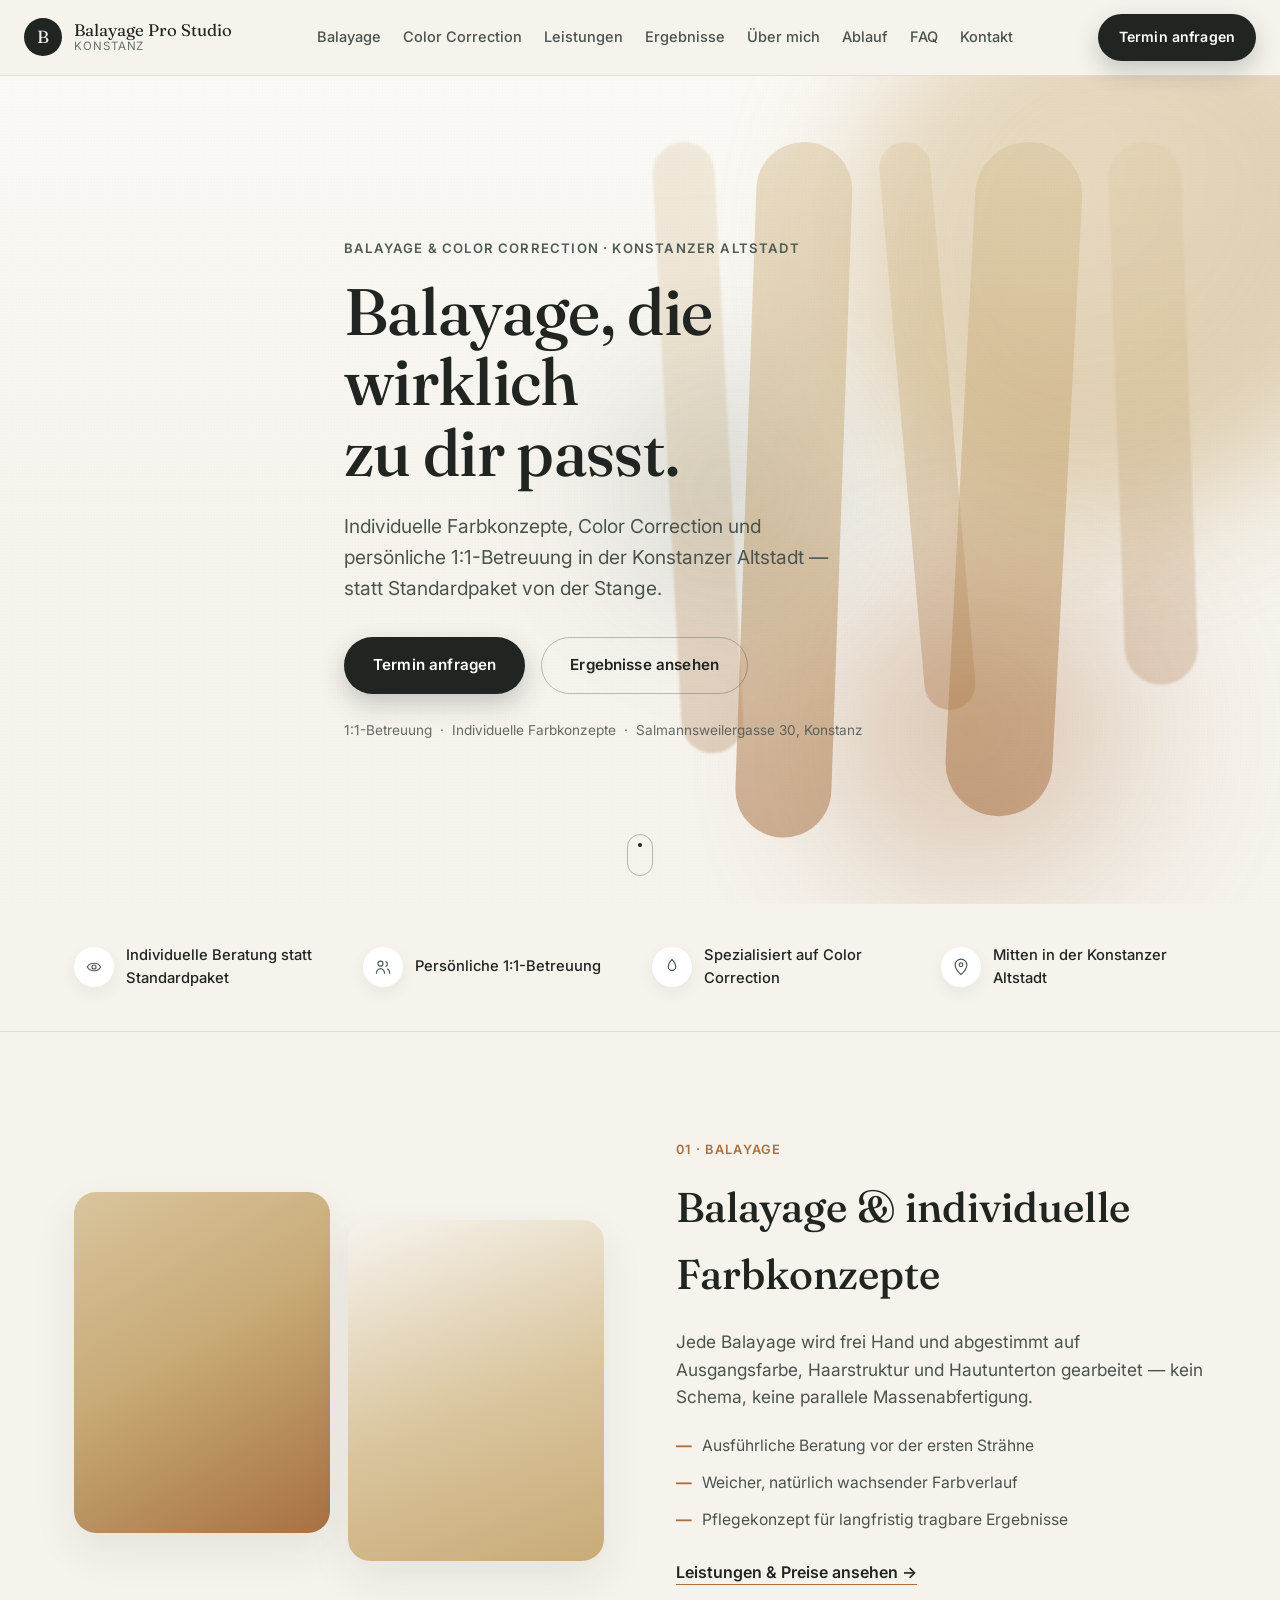
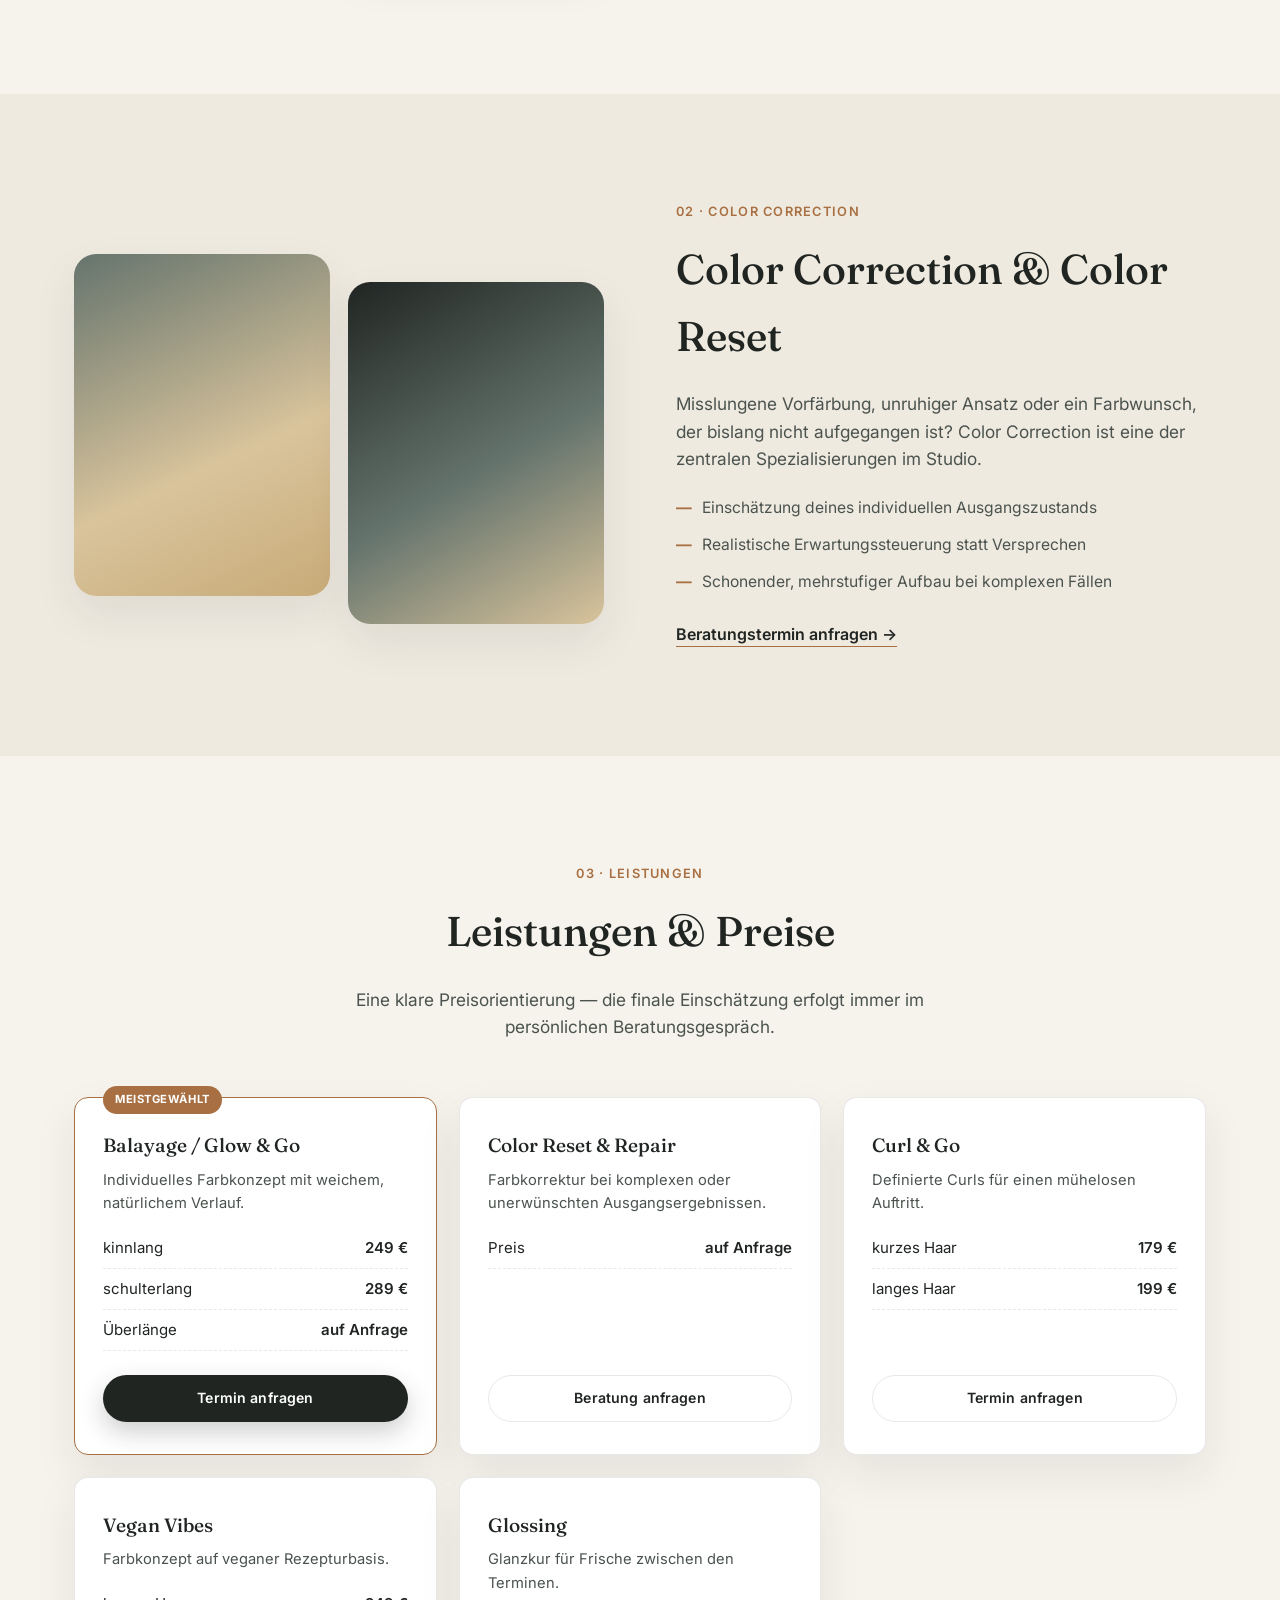
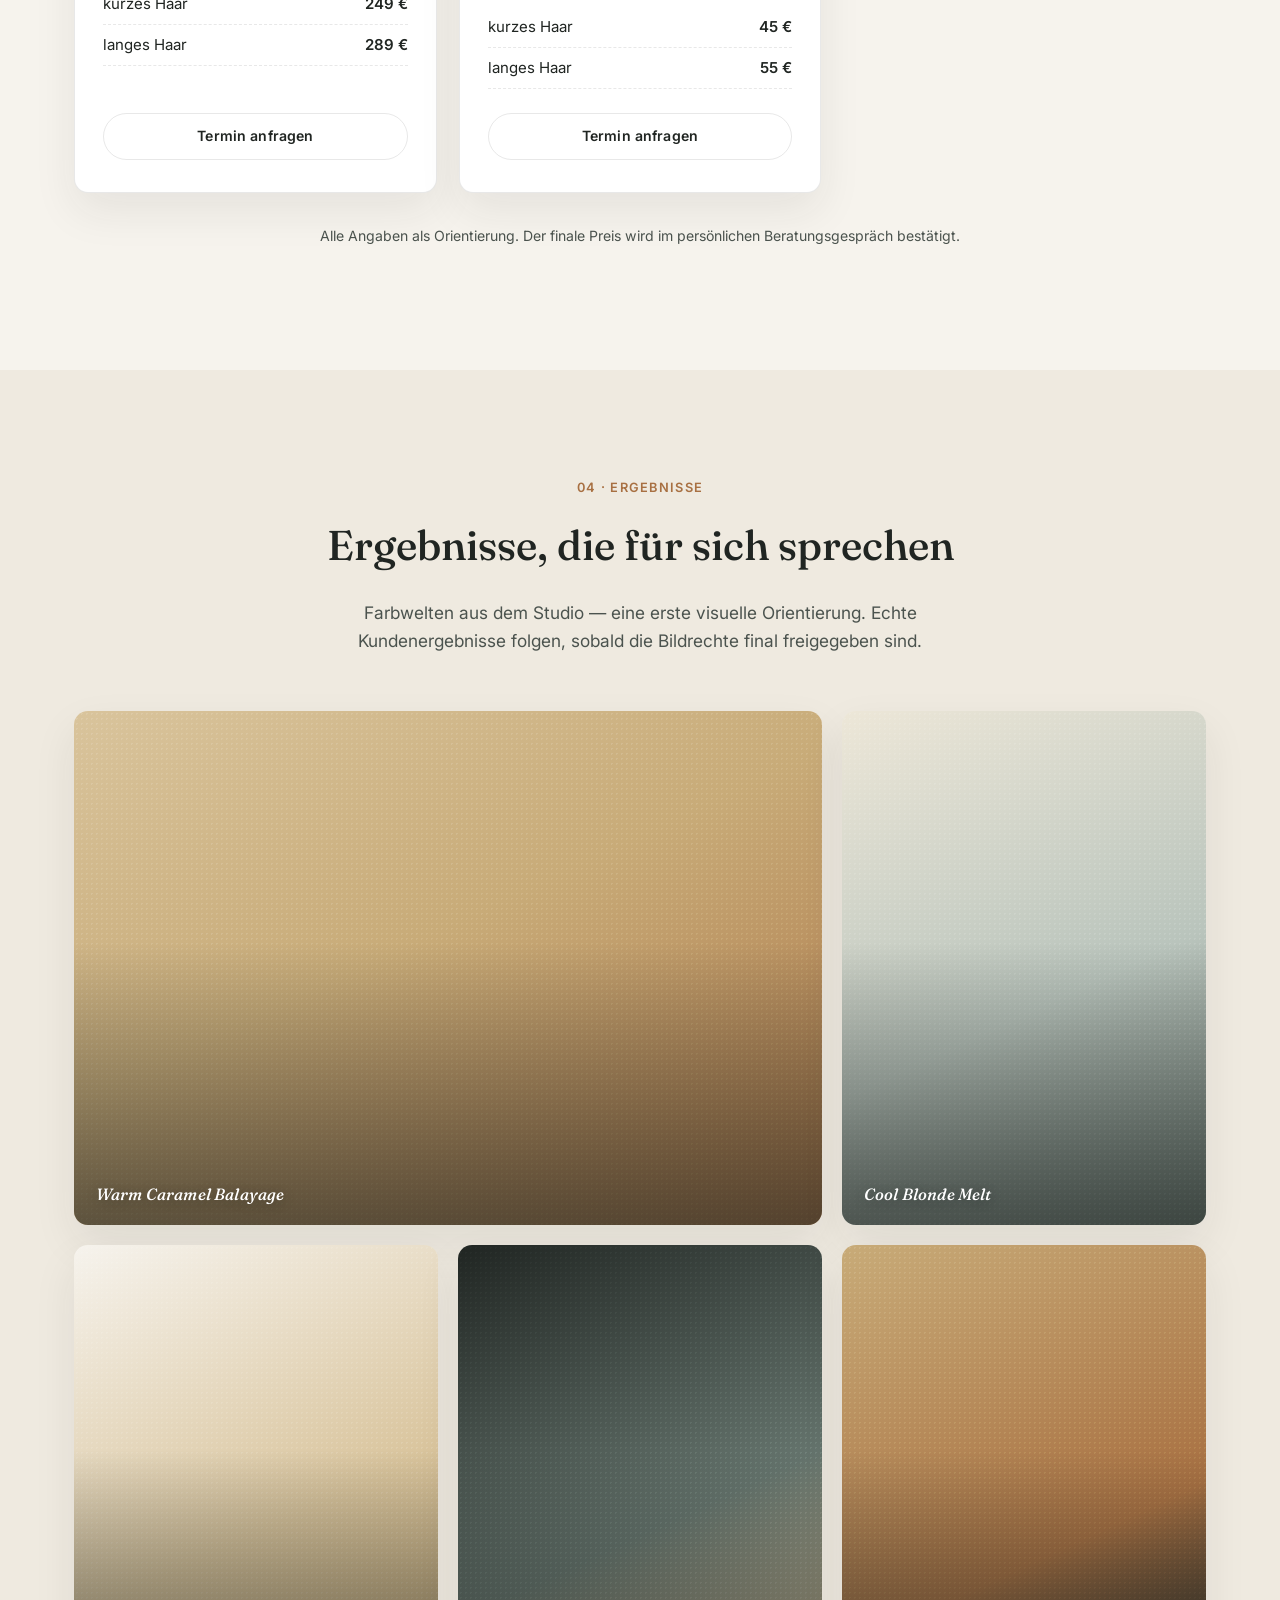
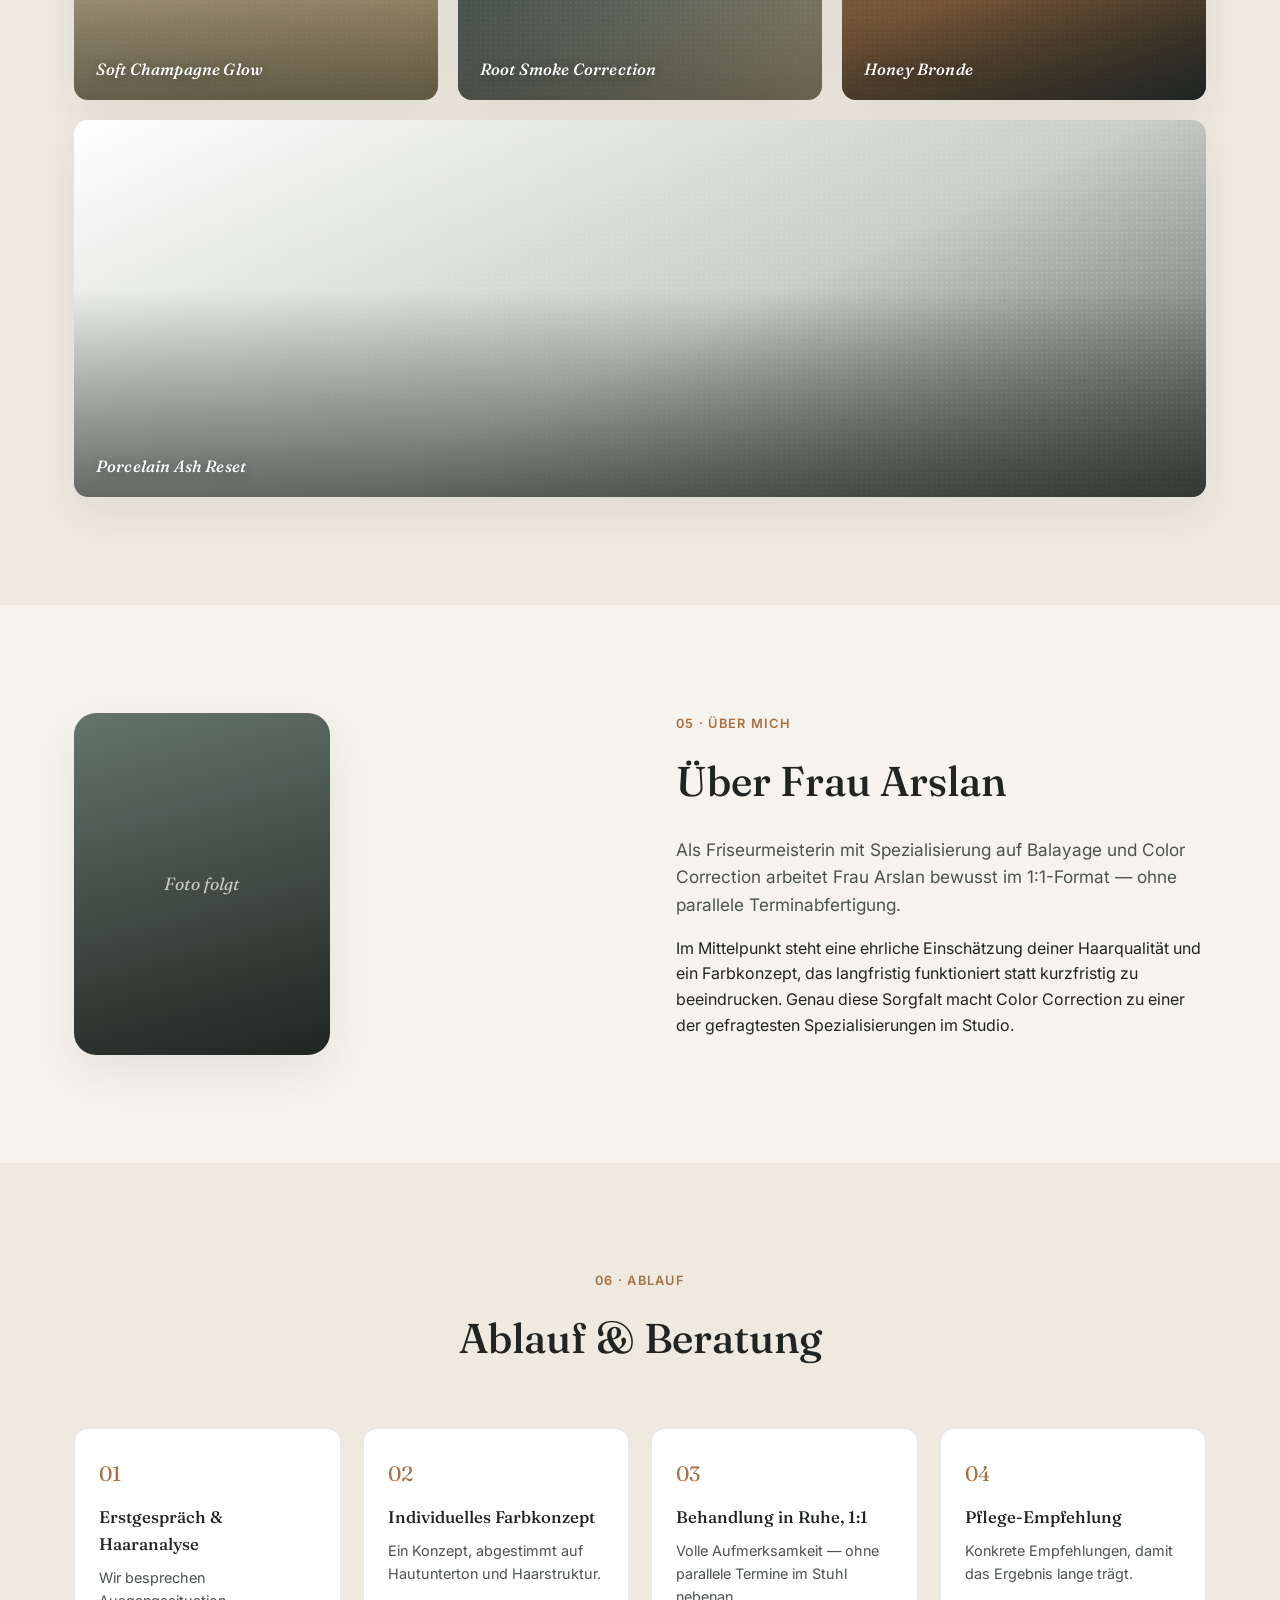
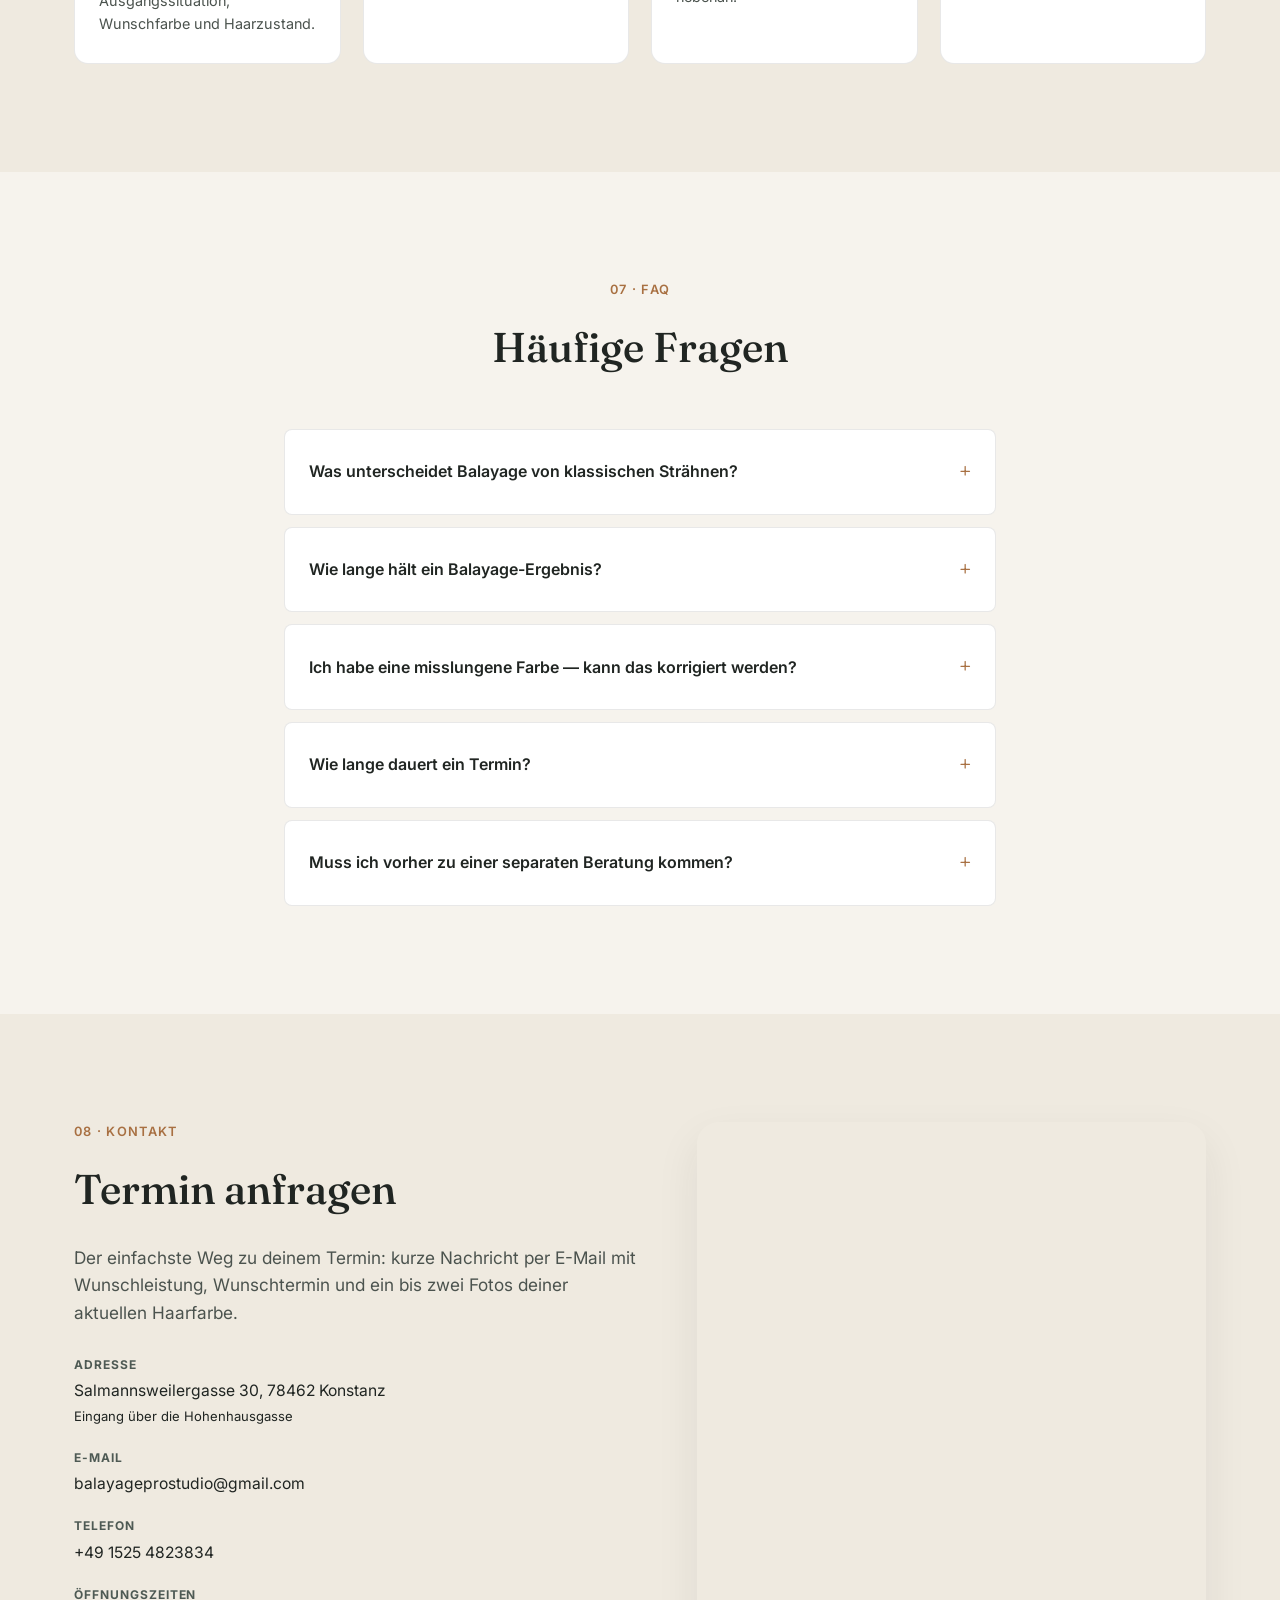
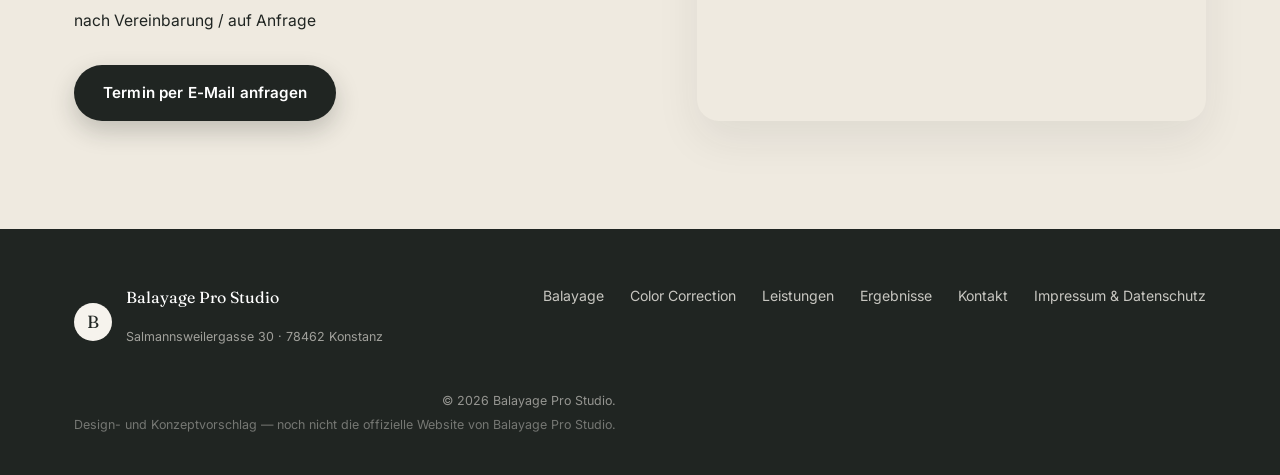
==== index.html @ 0d06a06a "Initial website: Balayage Pro Studio Konstanz relaunch concept Static one-page marketing site (Balay" ====
<!DOCTYPE html>
<html lang="de">
<head>
<meta charset="UTF-8">
<meta name="viewport" content="width=device-width, initial-scale=1.0">
<title>Balayage Pro Studio Konstanz — Balayage &amp; Color Correction</title>
<meta name="description" content="Individuelle Balayage-Farbkonzepte, Color Correction und persönliche 1:1-Betreuung in der Konstanzer Altstadt. Termin anfragen bei Balayage Pro Studio.">
<link rel="icon" href="data:image/svg+xml,%3Csvg xmlns='http://www.w3.org/2000/svg' viewBox='0 0 100 100'%3E%3Ccircle cx='50' cy='50' r='46' fill='%2365746D'/%3E%3Ctext x='50' y='66' font-size='54' text-anchor='middle' fill='%23F6F3ED' font-family='Georgia,serif'%3EB%3C/text%3E%3C/svg%3E">
<link rel="preconnect" href="https://fonts.googleapis.com">
<link rel="preconnect" href="https://fonts.gstatic.com" crossorigin>
<link href="https://fonts.googleapis.com/css2?family=Fraunces:ital,opsz,wght@0,9..144,400;0,9..144,500;0,9..144,600;1,9..144,500&family=Inter:wght@400;500;600;700&display=swap" rel="stylesheet">
<link rel="stylesheet" href="css/styles.css">
</head>
<body>

<a class="skip-link" href="#main">Zum Inhalt springen</a>

<header class="site-header" id="site-header">
  <div class="container header-inner">
    <a href="#top" class="brand">
      <span class="brand-mark" aria-hidden="true">B</span>
      <span class="brand-text">
        <span class="brand-name">Balayage Pro Studio</span>
        <span class="brand-sub">Konstanz</span>
      </span>
    </a>

    <nav class="main-nav" id="main-nav" aria-label="Hauptnavigation">
      <ul>
        <li><a href="#balayage">Balayage</a></li>
        <li><a href="#color-correction">Color Correction</a></li>
        <li><a href="#leistungen">Leistungen</a></li>
        <li><a href="#ergebnisse">Ergebnisse</a></li>
        <li><a href="#ueber">Über mich</a></li>
        <li><a href="#ablauf">Ablauf</a></li>
        <li><a href="#faq">FAQ</a></li>
        <li><a href="#kontakt">Kontakt</a></li>
      </ul>
    </nav>

    <div class="header-actions">
      <a href="#kontakt" class="btn btn-primary btn-small">Termin anfragen</a>
      <button class="nav-toggle" id="nav-toggle" aria-expanded="false" aria-controls="mobile-nav" aria-label="Menü öffnen">
        <span></span><span></span><span></span>
      </button>
    </div>
  </div>

  <div class="mobile-nav" id="mobile-nav">
    <ul>
      <li><a href="#balayage">Balayage</a></li>
      <li><a href="#color-correction">Color Correction</a></li>
      <li><a href="#leistungen">Leistungen</a></li>
      <li><a href="#ergebnisse">Ergebnisse</a></li>
      <li><a href="#ueber">Über mich</a></li>
      <li><a href="#ablauf">Ablauf</a></li>
      <li><a href="#faq">FAQ</a></li>
      <li><a href="#kontakt">Kontakt</a></li>
    </ul>
    <a href="#kontakt" class="btn btn-primary">Termin anfragen</a>
  </div>
</header>

<main id="main">

  <!-- HERO -->
  <section class="hero" id="top">
    <div class="hero-visual" aria-hidden="true">
      <span class="blob blob-a" data-parallax="6"></span>
      <span class="blob blob-b" data-parallax="10"></span>
      <span class="blob blob-c" data-parallax="4"></span>
      <span class="hero-strands">
        <span class="strand s1"></span>
        <span class="strand s2"></span>
        <span class="strand s3"></span>
        <span class="strand s4"></span>
        <span class="strand s5"></span>
      </span>
      <span class="hero-grain"></span>
    </div>

    <div class="container hero-inner">
      <p class="eyebrow">Balayage &amp; Color Correction · Konstanzer Altstadt</p>
      <h1 class="hero-headline">Balayage, die wirklich<br>zu dir passt.</h1>
      <p class="hero-sub">Individuelle Farbkonzepte, Color Correction und persönliche 1:1-Betreuung in der Konstanzer Altstadt — statt Standardpaket von der Stange.</p>
      <div class="hero-ctas">
        <a href="#kontakt" class="btn btn-primary">Termin anfragen</a>
        <a href="#ergebnisse" class="btn btn-ghost">Ergebnisse ansehen</a>
      </div>
      <p class="hero-trust">1:1-Betreuung &nbsp;·&nbsp; Individuelle Farbkonzepte &nbsp;·&nbsp; Salmannsweilergasse 30, Konstanz</p>
    </div>

    <a href="#usp" class="scroll-cue" aria-hidden="true"><span></span></a>
  </section>

  <!-- USP STRIP -->
  <section class="usp-strip" id="usp">
    <div class="container usp-grid">
      <div class="usp-item">
        <span class="usp-icon" aria-hidden="true">
          <svg viewBox="0 0 24 24" fill="none"><path d="M4 12c3-6 13-6 16 0-3 6-13 6-16 0z" stroke="currentColor" stroke-width="1.4"/><circle cx="12" cy="12" r="2.4" stroke="currentColor" stroke-width="1.4"/></svg>
        </span>
        <p>Individuelle Beratung statt Standardpaket</p>
      </div>
      <div class="usp-item">
        <span class="usp-icon" aria-hidden="true">
          <svg viewBox="0 0 24 24" fill="none"><circle cx="9" cy="8" r="3" stroke="currentColor" stroke-width="1.4"/><path d="M4 20c0-3.5 2.5-6 5-6s5 2.5 5 6" stroke="currentColor" stroke-width="1.4"/><path d="M15 5.5c1.3.3 2.3 1.5 2.3 3S16.3 11.2 15 11.5" stroke="currentColor" stroke-width="1.4"/><path d="M17 14.2c1.7.6 3 2.4 3 5.8" stroke="currentColor" stroke-width="1.4"/></svg>
        </span>
        <p>Persönliche 1:1-Betreuung</p>
      </div>
      <div class="usp-item">
        <span class="usp-icon" aria-hidden="true">
          <svg viewBox="0 0 24 24" fill="none"><path d="M12 3c3 3.2 4.5 6 4.5 8.5a4.5 4.5 0 1 1-9 0C7.5 9 9 6.2 12 3z" stroke="currentColor" stroke-width="1.4"/></svg>
        </span>
        <p>Spezialisiert auf Color Correction</p>
      </div>
      <div class="usp-item">
        <span class="usp-icon" aria-hidden="true">
          <svg viewBox="0 0 24 24" fill="none"><path d="M12 21s-7-6.1-7-11.5A7 7 0 0 1 19 9.5C19 14.9 12 21 12 21z" stroke="currentColor" stroke-width="1.4"/><circle cx="12" cy="9.3" r="2.2" stroke="currentColor" stroke-width="1.4"/></svg>
        </span>
        <p>Mitten in der Konstanzer Altstadt</p>
      </div>
    </div>
  </section>

  <!-- BALAYAGE -->
  <section class="section split-section" id="balayage">
    <div class="container split-grid">
      <div class="split-media" aria-hidden="true">
        <div class="swatch-card sc-1">
          <div class="swatch-gradient grad-caramel"></div>
        </div>
        <div class="swatch-card sc-2">
          <div class="swatch-gradient grad-blonde"></div>
        </div>
      </div>
      <div class="split-copy">
        <p class="kicker">01 · Balayage</p>
        <h2>Balayage &amp; individuelle Farbkonzepte</h2>
        <p class="lead">Jede Balayage wird frei Hand und abgestimmt auf Ausgangsfarbe, Haarstruktur und Hautunterton gearbeitet — kein Schema, keine parallele Massenabfertigung.</p>
        <ul class="feature-list">
          <li><span aria-hidden="true">—</span> Ausführliche Beratung vor der ersten Strähne</li>
          <li><span aria-hidden="true">—</span> Weicher, natürlich wachsender Farbverlauf</li>
          <li><span aria-hidden="true">—</span> Pflegekonzept für langfristig tragbare Ergebnisse</li>
        </ul>
        <a href="#leistungen" class="text-link">Leistungen &amp; Preise ansehen →</a>
      </div>
    </div>
  </section>

  <!-- COLOR CORRECTION -->
  <section class="section split-section split-reverse alt-bg" id="color-correction">
    <div class="container split-grid">
      <div class="split-copy">
        <p class="kicker">02 · Color Correction</p>
        <h2>Color Correction &amp; Color Reset</h2>
        <p class="lead">Misslungene Vorfärbung, unruhiger Ansatz oder ein Farbwunsch, der bislang nicht aufgegangen ist? Color Correction ist eine der zentralen Spezialisierungen im Studio.</p>
        <ul class="feature-list">
          <li><span aria-hidden="true">—</span> Einschätzung deines individuellen Ausgangszustands</li>
          <li><span aria-hidden="true">—</span> Realistische Erwartungssteuerung statt Versprechen</li>
          <li><span aria-hidden="true">—</span> Schonender, mehrstufiger Aufbau bei komplexen Fällen</li>
        </ul>
        <a href="#kontakt" class="text-link">Beratungstermin anfragen →</a>
      </div>
      <div class="split-media" aria-hidden="true">
        <div class="swatch-card sc-3">
          <div class="swatch-gradient grad-correction"></div>
        </div>
        <div class="swatch-card sc-4">
          <div class="swatch-gradient grad-sage"></div>
        </div>
      </div>
    </div>
  </section>

  <!-- LEISTUNGEN & PREISE -->
  <section class="section" id="leistungen">
    <div class="container">
      <p class="kicker center">03 · Leistungen</p>
      <h2 class="center">Leistungen &amp; Preise</h2>
      <p class="lead center">Eine klare Preisorientierung — die finale Einschätzung erfolgt immer im persönlichen Beratungsgespräch.</p>

      <div class="pricing-grid">
        <article class="price-card featured">
          <h3>Balayage / Glow &amp; Go</h3>
          <p class="price-desc">Individuelles Farbkonzept mit weichem, natürlichem Verlauf.</p>
          <ul class="price-rows">
            <li><span>kinnlang</span><span>249&nbsp;€</span></li>
            <li><span>schulterlang</span><span>289&nbsp;€</span></li>
            <li><span>Überlänge</span><span>auf Anfrage</span></li>
          </ul>
          <a href="#kontakt" class="btn btn-primary btn-small btn-block">Termin anfragen</a>
        </article>

        <article class="price-card">
          <h3>Color Reset &amp; Repair</h3>
          <p class="price-desc">Farbkorrektur bei komplexen oder unerwünschten Ausgangsergebnissen.</p>
          <ul class="price-rows">
            <li><span>Preis</span><span>auf Anfrage</span></li>
          </ul>
          <a href="#kontakt" class="btn btn-outline btn-small btn-block">Beratung anfragen</a>
        </article>

        <article class="price-card">
          <h3>Curl &amp; Go</h3>
          <p class="price-desc">Definierte Curls für einen mühelosen Auftritt.</p>
          <ul class="price-rows">
            <li><span>kurzes Haar</span><span>179&nbsp;€</span></li>
            <li><span>langes Haar</span><span>199&nbsp;€</span></li>
          </ul>
          <a href="#kontakt" class="btn btn-outline btn-small btn-block">Termin anfragen</a>
        </article>

        <article class="price-card">
          <h3>Vegan Vibes</h3>
          <p class="price-desc">Farbkonzept auf veganer Rezepturbasis.</p>
          <ul class="price-rows">
            <li><span>kurzes Haar</span><span>249&nbsp;€</span></li>
            <li><span>langes Haar</span><span>289&nbsp;€</span></li>
          </ul>
          <a href="#kontakt" class="btn btn-outline btn-small btn-block">Termin anfragen</a>
        </article>

        <article class="price-card">
          <h3>Glossing</h3>
          <p class="price-desc">Glanzkur für Frische zwischen den Terminen.</p>
          <ul class="price-rows">
            <li><span>kurzes Haar</span><span>45&nbsp;€</span></li>
            <li><span>langes Haar</span><span>55&nbsp;€</span></li>
          </ul>
          <a href="#kontakt" class="btn btn-outline btn-small btn-block">Termin anfragen</a>
        </article>
      </div>
      <p class="price-note">Alle Angaben als Orientierung. Der finale Preis wird im persönlichen Beratungsgespräch bestätigt.</p>
    </div>
  </section>

  <!-- ERGEBNISSE / PORTFOLIO -->
  <section class="section alt-bg" id="ergebnisse">
    <div class="container">
      <p class="kicker center">04 · Ergebnisse</p>
      <h2 class="center">Ergebnisse, die für sich sprechen</h2>
      <p class="lead center">Farbwelten aus dem Studio — eine erste visuelle Orientierung. Echte Kundenergebnisse folgen, sobald die Bildrechte final freigegeben sind.</p>

      <div class="portfolio-grid">
        <figure class="portfolio-card">
          <div class="portfolio-gradient grad-warm-caramel"></div>
          <figcaption>Warm Caramel Balayage</figcaption>
        </figure>
        <figure class="portfolio-card">
          <div class="portfolio-gradient grad-cool-blonde"></div>
          <figcaption>Cool Blonde Melt</figcaption>
        </figure>
        <figure class="portfolio-card">
          <div class="portfolio-gradient grad-champagne-glow"></div>
          <figcaption>Soft Champagne Glow</figcaption>
        </figure>
        <figure class="portfolio-card">
          <div class="portfolio-gradient grad-root-smoke"></div>
          <figcaption>Root Smoke Correction</figcaption>
        </figure>
        <figure class="portfolio-card">
          <div class="portfolio-gradient grad-honey-bronde"></div>
          <figcaption>Honey Bronde</figcaption>
        </figure>
        <figure class="portfolio-card">
          <div class="portfolio-gradient grad-porcelain-ash"></div>
          <figcaption>Porcelain Ash Reset</figcaption>
        </figure>
      </div>
    </div>
  </section>

  <!-- ÜBER MICH -->
  <section class="section split-section" id="ueber">
    <div class="container split-grid">
      <div class="split-media" aria-hidden="true">
        <div class="portrait-frame">
          <div class="portrait-placeholder">
            <span>Foto folgt</span>
          </div>
        </div>
      </div>
      <div class="split-copy">
        <p class="kicker">05 · Über mich</p>
        <h2>Über Frau Arslan</h2>
        <p class="lead">Als Friseurmeisterin mit Spezialisierung auf Balayage und Color Correction arbeitet Frau Arslan bewusst im 1:1-Format — ohne parallele Terminabfertigung.</p>
        <p>Im Mittelpunkt steht eine ehrliche Einschätzung deiner Haarqualität und ein Farbkonzept, das langfristig funktioniert statt kurzfristig zu beeindrucken. Genau diese Sorgfalt macht Color Correction zu einer der gefragtesten Spezialisierungen im Studio.</p>
      </div>
    </div>
  </section>

  <!-- ABLAUF -->
  <section class="section alt-bg" id="ablauf">
    <div class="container">
      <p class="kicker center">06 · Ablauf</p>
      <h2 class="center">Ablauf &amp; Beratung</h2>

      <div class="steps-grid">
        <div class="step-card">
          <span class="step-num">01</span>
          <h3>Erstgespräch &amp; Haaranalyse</h3>
          <p>Wir besprechen Ausgangssituation, Wunschfarbe und Haarzustand.</p>
        </div>
        <div class="step-card">
          <span class="step-num">02</span>
          <h3>Individuelles Farbkonzept</h3>
          <p>Ein Konzept, abgestimmt auf Hautunterton und Haarstruktur.</p>
        </div>
        <div class="step-card">
          <span class="step-num">03</span>
          <h3>Behandlung in Ruhe, 1:1</h3>
          <p>Volle Aufmerksamkeit — ohne parallele Termine im Stuhl nebenan.</p>
        </div>
        <div class="step-card">
          <span class="step-num">04</span>
          <h3>Pflege-Empfehlung</h3>
          <p>Konkrete Empfehlungen, damit das Ergebnis lange trägt.</p>
        </div>
      </div>
    </div>
  </section>

  <!-- FAQ -->
  <section class="section" id="faq">
    <div class="container narrow">
      <p class="kicker center">07 · FAQ</p>
      <h2 class="center">Häufige Fragen</h2>

      <div class="faq-list">
        <details class="faq-item">
          <summary>Was unterscheidet Balayage von klassischen Strähnen?</summary>
          <p>Balayage wird frei Hand aufgetragen, sodass ein weicher, natürlich wirkender Verlauf statt eines harten Ansatzes entsteht. Das Ergebnis wächst deutlich unauffälliger nach.</p>
        </details>
        <details class="faq-item">
          <summary>Wie lange hält ein Balayage-Ergebnis?</summary>
          <p>Der Verlauf ist so angelegt, dass er über mehrere Monate mitwächst. Ein Glossing zwischendurch hält Ton und Glanz frisch.</p>
        </details>
        <details class="faq-item">
          <summary>Ich habe eine misslungene Farbe — kann das korrigiert werden?</summary>
          <p>In den meisten Fällen ja. Der genaue Ablauf hängt vom Ausgangszustand ab und wird im persönlichen Beratungsgespräch eingeschätzt.</p>
        </details>
        <details class="faq-item">
          <summary>Wie lange dauert ein Termin?</summary>
          <p>Die Dauer richtet sich nach Haarlänge und Konzept. Genaue Zeiten werden bei der Terminbestätigung mitgeteilt.</p>
        </details>
        <details class="faq-item">
          <summary>Muss ich vorher zu einer separaten Beratung kommen?</summary>
          <p>Bei den meisten Anfragen reicht ein kurzer Austausch vorab. Bei komplexen Ausgangslagen wird eine gesonderte Beratung empfohlen.</p>
        </details>
      </div>
    </div>
  </section>

  <!-- KONTAKT -->
  <section class="section alt-bg" id="kontakt">
    <div class="container kontakt-grid">
      <div class="kontakt-copy">
        <p class="kicker">08 · Kontakt</p>
        <h2>Termin anfragen</h2>
        <p class="lead">Der einfachste Weg zu deinem Termin: kurze Nachricht per E-Mail mit Wunschleistung, Wunschtermin und ein bis zwei Fotos deiner aktuellen Haarfarbe.</p>

        <ul class="kontakt-list">
          <li>
            <span class="kontakt-label">Adresse</span>
            <span>Salmannsweilergasse 30, 78462 Konstanz<br><small>Eingang über die Hohenhausgasse</small></span>
          </li>
          <li>
            <span class="kontakt-label">E-Mail</span>
            <a href="mailto:balayageprostudio@gmail.com">balayageprostudio@gmail.com</a>
          </li>
          <li>
            <span class="kontakt-label">Telefon</span>
            <a href="tel:+4915254823834">+49 1525 4823834</a>
          </li>
          <li>
            <span class="kontakt-label">Öffnungszeiten</span>
            <span>nach Vereinbarung / auf Anfrage</span>
          </li>
        </ul>

        <a class="btn btn-primary" href="mailto:balayageprostudio@gmail.com?subject=Terminanfrage%20Balayage%20Pro%20Studio">Termin per E-Mail anfragen</a>
      </div>

      <div class="kontakt-map">
        <iframe
          title="Standort Balayage Pro Studio Konstanz"
          src="https://www.google.com/maps?q=Salmannsweilergasse%2030%2C%2078462%20Konstanz&output=embed"
          loading="lazy"
          referrerpolicy="no-referrer-when-downgrade">
        </iframe>
      </div>
    </div>
  </section>

</main>

<footer class="site-footer">
  <div class="container footer-inner">
    <div class="footer-brand">
      <span class="brand-mark" aria-hidden="true">B</span>
      <div>
        <p class="brand-name">Balayage Pro Studio</p>
        <p class="brand-sub">Salmannsweilergasse 30 · 78462 Konstanz</p>
      </div>
    </div>

    <nav class="footer-nav" aria-label="Footer-Navigation">
      <a href="#balayage">Balayage</a>
      <a href="#color-correction">Color Correction</a>
      <a href="#leistungen">Leistungen</a>
      <a href="#ergebnisse">Ergebnisse</a>
      <a href="#kontakt">Kontakt</a>
      <a href="impressum-datenschutz.html">Impressum &amp; Datenschutz</a>
    </nav>

    <p class="footer-copy">© 2026 Balayage Pro Studio.<br><span class="footer-disclaimer">Design- und Konzeptvorschlag — noch nicht die offizielle Website von Balayage Pro Studio.</span></p>
  </div>
</footer>

<script src="js/main.js"></script>
</body>
</html>
---- css/styles.css ----
/* =========================================================
   Balayage Pro Studio Konstanz — Design Tokens
   ========================================================= */
:root {
  --sage: #65746D;
  --sage-dark: #4E5A54;
  --charcoal: #202522;
  --porcelain: #F6F3ED;
  --champagne: #C8AB78;
  --caramel: #A87042;
  --blonde: #D9C49C;
  --white: #FFFFFF;

  --ink: var(--charcoal);
  --ink-soft: #4B534E;
  --bg: var(--porcelain);
  --bg-alt: #EFEAE0;
  --border-soft: rgba(32, 37, 34, 0.10);

  --font-display: "Fraunces", Georgia, "Times New Roman", serif;
  --font-body: "Inter", -apple-system, BlinkMacSystemFont, "Segoe UI", sans-serif;

  --container-w: 1180px;
  --radius-lg: 22px;
  --radius-md: 14px;
  --radius-sm: 8px;

  --shadow-card: 0 18px 44px rgba(32, 37, 34, 0.08);
  --shadow-card-hover: 0 24px 56px rgba(32, 37, 34, 0.14);

  --ease: cubic-bezier(0.22, 1, 0.36, 1);
}

/* =========================================================
   Reset
   ========================================================= */
*, *::before, *::after { box-sizing: border-box; }
html { scroll-behavior: smooth; -webkit-text-size-adjust: 100%; }
body {
  margin: 0;
  background: var(--bg);
  color: var(--ink);
  font-family: var(--font-body);
  font-size: 16px;
  line-height: 1.6;
  -webkit-font-smoothing: antialiased;
  overflow-x: hidden;
}
img { max-width: 100%; display: block; }
a { color: inherit; text-decoration: none; }
ul { list-style: none; margin: 0; padding: 0; }
h1, h2, h3, h4 { font-family: var(--font-display); font-weight: 500; margin: 0 0 0.5em; color: var(--charcoal); }
p { margin: 0 0 1em; }
button { font: inherit; cursor: pointer; }

.container {
  width: 100%;
  max-width: var(--container-w);
  margin: 0 auto;
  padding: 0 24px;
}
.container.narrow { max-width: 760px; }

.skip-link {
  position: absolute;
  left: -999px;
  top: 0;
  background: var(--charcoal);
  color: var(--white);
  padding: 12px 20px;
  z-index: 1000;
  border-radius: 0 0 8px 0;
}
.skip-link:focus {
  left: 0;
}

:focus-visible {
  outline: 2px solid var(--caramel);
  outline-offset: 3px;
}

@media (prefers-reduced-motion: reduce) {
  html { scroll-behavior: auto; }
  *, *::before, *::after {
    animation-duration: 0.001ms !important;
    animation-iteration-count: 1 !important;
    transition-duration: 0.001ms !important;
    scroll-behavior: auto !important;
  }
}

/* =========================================================
   Buttons
   ========================================================= */
.btn {
  display: inline-flex;
  align-items: center;
  justify-content: center;
  gap: 8px;
  padding: 15px 28px;
  border-radius: 999px;
  font-weight: 600;
  font-size: 0.95rem;
  letter-spacing: 0.01em;
  border: 1.5px solid transparent;
  transition: transform 0.25s var(--ease), background-color 0.25s var(--ease), color 0.25s var(--ease), border-color 0.25s var(--ease), box-shadow 0.25s var(--ease);
  white-space: nowrap;
}
.btn-primary {
  background: var(--charcoal);
  color: var(--white);
  box-shadow: 0 10px 24px rgba(32, 37, 34, 0.22);
}
.btn-primary:hover { background: var(--sage-dark); transform: translateY(-2px); }
.btn-ghost {
  background: transparent;
  color: var(--charcoal);
  border-color: rgba(32, 37, 34, 0.28);
}
.btn-ghost:hover { border-color: var(--charcoal); transform: translateY(-2px); }
.btn-outline {
  background: transparent;
  color: var(--charcoal);
  border-color: var(--border-soft);
}
.btn-outline:hover { border-color: var(--sage); background: rgba(101, 116, 109, 0.08); }
.btn-small { padding: 11px 20px; font-size: 0.88rem; }
.btn-block { width: 100%; }

/* =========================================================
   Header
   ========================================================= */
.site-header {
  position: sticky;
  top: 0;
  z-index: 500;
  background: rgba(246, 243, 237, 0.86);
  backdrop-filter: blur(10px);
  -webkit-backdrop-filter: blur(10px);
  border-bottom: 1px solid var(--border-soft);
}
.site-header .container {
  max-width: 1340px;
}
.header-inner {
  display: flex;
  align-items: center;
  justify-content: space-between;
  gap: 20px;
  padding-top: 14px;
  padding-bottom: 14px;
}
.brand {
  display: flex;
  align-items: center;
  gap: 12px;
  flex-shrink: 0;
}
.brand-mark {
  width: 38px;
  height: 38px;
  border-radius: 50%;
  background: var(--charcoal);
  color: var(--porcelain);
  display: flex;
  align-items: center;
  justify-content: center;
  font-family: var(--font-display);
  font-size: 1.1rem;
}
.brand-text { display: flex; flex-direction: column; line-height: 1.15; }
.brand-name { font-family: var(--font-display); font-size: 1.05rem; color: var(--charcoal); }
.brand-sub { font-size: 0.72rem; letter-spacing: 0.08em; text-transform: uppercase; color: var(--sage); }

.main-nav ul { display: flex; gap: 22px; }
.main-nav li { flex-shrink: 0; }
.main-nav a {
  font-size: 0.91rem;
  font-weight: 500;
  color: var(--ink-soft);
  position: relative;
  padding: 4px 0;
  white-space: nowrap;
}
.main-nav a::after {
  content: "";
  position: absolute;
  left: 0; right: 0; bottom: -2px;
  height: 1.5px;
  background: var(--caramel);
  transform: scaleX(0);
  transform-origin: left;
  transition: transform 0.3s var(--ease);
}
.main-nav a:hover { color: var(--charcoal); }
.main-nav a:hover::after { transform: scaleX(1); }

.header-actions { display: flex; align-items: center; gap: 14px; }
.header-actions .btn-primary { display: inline-flex; }

.nav-toggle {
  display: none;
  flex-direction: column;
  justify-content: center;
  gap: 5px;
  width: 40px;
  height: 40px;
  background: transparent;
  border: none;
  padding: 0;
}
.nav-toggle span {
  display: block;
  width: 22px;
  height: 2px;
  background: var(--charcoal);
  margin: 0 auto;
  transition: transform 0.3s var(--ease), opacity 0.3s var(--ease);
}
.nav-toggle[aria-expanded="true"] span:nth-child(1) { transform: translateY(7px) rotate(45deg); }
.nav-toggle[aria-expanded="true"] span:nth-child(2) { opacity: 0; }
.nav-toggle[aria-expanded="true"] span:nth-child(3) { transform: translateY(-7px) rotate(-45deg); }

.mobile-nav {
  display: none;
  flex-direction: column;
  gap: 22px;
  background: var(--porcelain);
  border-top: 1px solid var(--border-soft);
  padding: 26px 24px 34px;
}
.mobile-nav ul { display: flex; flex-direction: column; gap: 18px; }
.mobile-nav a { font-size: 1.05rem; font-weight: 500; }
.mobile-nav.open { display: flex; }

@media (max-width: 1180px) {
  .main-nav { display: none; }
  .header-actions .btn-primary { display: none; }
  .nav-toggle { display: flex; }
}

/* =========================================================
   Hero
   ========================================================= */
.hero {
  position: relative;
  min-height: 92vh;
  display: flex;
  align-items: center;
  overflow: hidden;
  background: linear-gradient(180deg, #FBF9F5 0%, var(--porcelain) 60%, var(--porcelain) 100%);
  isolation: isolate;
}
.hero-visual {
  position: absolute;
  inset: 0;
  z-index: 0;
  overflow: hidden;
}
.blob {
  position: absolute;
  border-radius: 50%;
  filter: blur(60px);
  opacity: 0.55;
  will-change: transform;
}
.blob-a {
  width: 46vw; height: 46vw; max-width: 640px; max-height: 640px;
  right: -12%; top: -14%;
  background: radial-gradient(circle at 35% 35%, var(--blonde), var(--champagne) 60%, transparent 75%);
}
.blob-b {
  width: 34vw; height: 34vw; max-width: 480px; max-height: 480px;
  right: 4%; bottom: -10%;
  background: radial-gradient(circle at 40% 40%, var(--caramel), rgba(168, 112, 66, 0) 70%);
  opacity: 0.4;
}
.blob-c {
  width: 26vw; height: 26vw; max-width: 380px; max-height: 380px;
  right: 30%; top: 30%;
  background: radial-gradient(circle at 50% 50%, var(--sage), rgba(101, 116, 109, 0) 72%);
  opacity: 0.28;
}
.hero-strands {
  position: absolute;
  right: 6%;
  top: 8%;
  bottom: 8%;
  width: 44%;
  min-width: 260px;
}
.strand {
  position: absolute;
  top: 0;
  bottom: 0;
  width: 15%;
  border-radius: 999px;
  background: linear-gradient(180deg, var(--blonde) 0%, var(--champagne) 45%, var(--caramel) 100%);
  opacity: 0.5;
  transform-origin: top center;
}
.strand.s1 { left: 2%;  width: 11%; height: 88%; opacity: 0.28; filter: blur(1px); transform: rotate(-3deg); }
.strand.s2 { left: 21%; width: 17%; height: 100%; opacity: 0.52; transform: rotate(2deg); }
.strand.s3 { left: 42%; width: 9%;  height: 82%; opacity: 0.36; filter: blur(0.5px); transform: rotate(-5deg); }
.strand.s4 { left: 60%; width: 19%; height: 97%; opacity: 0.54; transform: rotate(3deg); }
.strand.s5 { left: 83%; width: 13%; height: 78%; opacity: 0.26; filter: blur(1px); transform: rotate(-2deg); }

.hero-grain {
  position: absolute;
  inset: 0;
  background-image: radial-gradient(rgba(32,37,34,0.05) 1px, transparent 1px);
  background-size: 3px 3px;
  opacity: 0.35;
  mix-blend-mode: multiply;
}

.hero-inner {
  position: relative;
  z-index: 1;
  max-width: 640px;
  padding-top: 60px;
  padding-bottom: 60px;
}
.eyebrow {
  font-size: 0.82rem;
  letter-spacing: 0.09em;
  text-transform: uppercase;
  color: var(--sage-dark);
  font-weight: 600;
  margin-bottom: 18px;
}
.hero-headline {
  font-size: clamp(2.4rem, 5.4vw, 4.1rem);
  line-height: 1.08;
  letter-spacing: -0.01em;
  margin-bottom: 22px;
}
.hero-sub {
  font-size: clamp(1.02rem, 1.6vw, 1.2rem);
  color: var(--ink-soft);
  max-width: 520px;
  margin-bottom: 34px;
}
.hero-ctas { display: flex; flex-wrap: wrap; gap: 16px; margin-bottom: 26px; }
.hero-trust {
  font-size: 0.85rem;
  color: var(--ink-soft);
  opacity: 0.85;
  margin: 0;
}

.scroll-cue {
  position: absolute;
  left: 50%;
  bottom: 28px;
  transform: translateX(-50%);
  width: 26px;
  height: 42px;
  border: 1.5px solid rgba(32,37,34,0.3);
  border-radius: 999px;
  z-index: 1;
}
.scroll-cue span {
  position: absolute;
  top: 8px;
  left: 50%;
  width: 4px;
  height: 4px;
  margin-left: -2px;
  border-radius: 50%;
  background: var(--charcoal);
  animation: cue-scroll 1.8s infinite var(--ease);
}
@keyframes cue-scroll {
  0% { transform: translateY(0); opacity: 1; }
  70% { transform: translateY(14px); opacity: 0; }
  100% { transform: translateY(14px); opacity: 0; }
}
@media (prefers-reduced-motion: reduce) {
  .scroll-cue span { animation: none; }
}

@media (max-width: 720px) {
  .hero { min-height: 88vh; }
  .hero-strands { right: -4%; width: 60%; opacity: 0.7; }
  .scroll-cue { display: none; }
}

/* =========================================================
   USP strip
   ========================================================= */
.usp-strip {
  padding: 40px 0;
  border-bottom: 1px solid var(--border-soft);
}
.usp-grid {
  display: grid;
  grid-template-columns: repeat(4, 1fr);
  gap: 24px;
}
.usp-item {
  display: flex;
  align-items: center;
  gap: 12px;
}
.usp-icon {
  flex-shrink: 0;
  width: 40px;
  height: 40px;
  border-radius: 50%;
  background: var(--white);
  display: flex;
  align-items: center;
  justify-content: center;
  color: var(--sage-dark);
  box-shadow: 0 6px 16px rgba(32,37,34,0.06);
}
.usp-icon svg { width: 20px; height: 20px; }
.usp-item p { margin: 0; font-size: 0.92rem; font-weight: 500; }

@media (max-width: 900px) {
  .usp-grid { grid-template-columns: repeat(2, 1fr); }
}
@media (max-width: 520px) {
  .usp-grid { grid-template-columns: 1fr; }
}

/* =========================================================
   Sections general
   ========================================================= */
.section { padding: 108px 0; }
.alt-bg { background: var(--bg-alt); }
.kicker {
  font-size: 0.8rem;
  letter-spacing: 0.1em;
  text-transform: uppercase;
  font-weight: 600;
  color: var(--caramel);
  margin-bottom: 14px;
}
.center { text-align: center; }
h2 { font-size: clamp(1.9rem, 3.4vw, 2.6rem); }
.lead { font-size: 1.08rem; color: var(--ink-soft); max-width: 620px; }
.lead.center { margin-left: auto; margin-right: auto; }
.section > .container > h2.center { max-width: 720px; margin-left: auto; margin-right: auto; }

/* Split sections */
.split-grid {
  display: grid;
  grid-template-columns: 1fr 1fr;
  gap: 72px;
  align-items: center;
}
.split-reverse .split-grid { direction: rtl; }
.split-reverse .split-copy, .split-reverse .split-media { direction: ltr; }
.feature-list { margin: 22px 0 28px; display: flex; flex-direction: column; gap: 12px; }
.feature-list li { display: flex; gap: 10px; font-size: 0.98rem; color: var(--ink-soft); }
.feature-list li span { color: var(--caramel); font-weight: 700; }
.text-link {
  font-weight: 600;
  color: var(--charcoal);
  border-bottom: 1.5px solid var(--caramel);
  padding-bottom: 2px;
  transition: color 0.25s var(--ease), border-color 0.25s var(--ease);
}
.text-link:hover { color: var(--caramel); }

.split-media {
  display: grid;
  grid-template-columns: 1fr 1fr;
  gap: 18px;
}
.swatch-card {
  border-radius: var(--radius-lg);
  overflow: hidden;
  box-shadow: var(--shadow-card);
  aspect-ratio: 3 / 4;
  transition: transform 0.4s var(--ease), box-shadow 0.4s var(--ease);
}
.swatch-card:hover { transform: translateY(-6px); box-shadow: var(--shadow-card-hover); }
.sc-2, .sc-4 { transform: translateY(28px); }
.sc-2:hover, .sc-4:hover { transform: translateY(22px); }
.swatch-gradient { width: 100%; height: 100%; }
.grad-caramel { background: linear-gradient(150deg, var(--blonde) 0%, var(--champagne) 45%, var(--caramel) 100%); }
.grad-blonde { background: linear-gradient(160deg, var(--porcelain) 0%, var(--blonde) 55%, var(--champagne) 100%); }
.grad-correction { background: linear-gradient(155deg, var(--sage) 0%, var(--blonde) 60%, var(--champagne) 100%); }
.grad-sage { background: linear-gradient(150deg, var(--charcoal) 0%, var(--sage) 55%, var(--blonde) 100%); }

@media (max-width: 900px) {
  .split-grid { grid-template-columns: 1fr; gap: 40px; }
  .split-reverse .split-grid { direction: ltr; }
  .split-media { order: -1; }
  .sc-2, .sc-4 { transform: translateY(0); }
}

/* =========================================================
   Pricing
   ========================================================= */
.pricing-grid {
  margin-top: 56px;
  display: grid;
  grid-template-columns: repeat(3, 1fr);
  gap: 22px;
}
.price-card {
  background: var(--white);
  border-radius: var(--radius-md);
  padding: 32px 28px;
  border: 1px solid var(--border-soft);
  box-shadow: var(--shadow-card);
  display: flex;
  flex-direction: column;
  transition: transform 0.3s var(--ease), box-shadow 0.3s var(--ease);
}
.price-card:hover { transform: translateY(-4px); box-shadow: var(--shadow-card-hover); }
.price-card.featured { border-color: var(--caramel); position: relative; }
.price-card.featured::before {
  content: "Meistgewählt";
  position: absolute;
  top: -12px;
  left: 28px;
  background: var(--caramel);
  color: var(--white);
  font-size: 0.7rem;
  font-weight: 700;
  letter-spacing: 0.05em;
  text-transform: uppercase;
  padding: 5px 12px;
  border-radius: 999px;
}
.price-card h3 { font-size: 1.2rem; margin-bottom: 8px; }
.price-desc { font-size: 0.92rem; color: var(--ink-soft); margin-bottom: 20px; }
.price-rows { display: flex; flex-direction: column; gap: 8px; margin-bottom: 24px; flex-grow: 1; }
.price-rows li { display: flex; justify-content: space-between; font-size: 0.94rem; padding-bottom: 8px; border-bottom: 1px dashed var(--border-soft); }
.price-rows li span:last-child { font-weight: 600; color: var(--charcoal); }
.price-note { text-align: center; margin-top: 32px; font-size: 0.88rem; color: var(--ink-soft); }

@media (max-width: 980px) {
  .pricing-grid { grid-template-columns: repeat(2, 1fr); }
}
@media (max-width: 640px) {
  .pricing-grid { grid-template-columns: 1fr; }
  .price-card.featured::before { top: -12px; }
}

/* =========================================================
   Portfolio
   ========================================================= */
.portfolio-grid {
  margin-top: 56px;
  display: grid;
  grid-template-columns: repeat(6, 1fr);
  gap: 20px;
}
.portfolio-card {
  position: relative;
  margin: 0;
  border-radius: var(--radius-md);
  overflow: hidden;
  box-shadow: var(--shadow-card);
  transition: transform 0.4s var(--ease), box-shadow 0.4s var(--ease);
}
.portfolio-card:hover { transform: translateY(-6px) scale(1.012); box-shadow: var(--shadow-card-hover); }
.portfolio-card:hover .portfolio-gradient { transform: scale(1.05); }
.portfolio-card:nth-child(1) { grid-column: span 4; }
.portfolio-card:nth-child(2) { grid-column: span 2; }
.portfolio-card:nth-child(3) { grid-column: span 2; }
.portfolio-card:nth-child(4) { grid-column: span 2; }
.portfolio-card:nth-child(5) { grid-column: span 2; }
.portfolio-card:nth-child(6) { grid-column: span 6; }

.portfolio-gradient {
  position: relative;
  aspect-ratio: 4 / 5;
  height: 100%;
  transition: transform 0.6s var(--ease);
}
.portfolio-card:nth-child(1) .portfolio-gradient { aspect-ratio: 16 / 11; }
.portfolio-card:nth-child(6) .portfolio-gradient { aspect-ratio: 21 / 7; }
.portfolio-gradient::before {
  content: "";
  position: absolute; inset: 0;
  background-image: radial-gradient(rgba(255,255,255,0.5) 1px, transparent 1px);
  background-size: 5px 5px;
  opacity: 0.25;
  mix-blend-mode: overlay;
}
.portfolio-gradient::after {
  content: "";
  position: absolute; inset: 0;
  background: linear-gradient(180deg, rgba(32,37,34,0) 45%, rgba(32,37,34,0.62) 100%);
}
.grad-warm-caramel { background: linear-gradient(155deg, var(--blonde) 0%, var(--champagne) 45%, var(--caramel) 100%); }
.grad-cool-blonde { background: linear-gradient(155deg, #EDE7D8 0%, #B9C4BC 55%, var(--sage) 100%); }
.grad-champagne-glow { background: linear-gradient(155deg, var(--porcelain) 0%, var(--blonde) 60%, var(--champagne) 100%); }
.grad-root-smoke { background: linear-gradient(155deg, var(--charcoal) 0%, var(--sage) 60%, var(--blonde) 100%); }
.grad-honey-bronde { background: linear-gradient(155deg, var(--champagne) 0%, var(--caramel) 65%, var(--charcoal) 100%); }
.grad-porcelain-ash { background: linear-gradient(155deg, var(--white) 0%, #C9CEC7 55%, var(--sage-dark) 100%); }
.portfolio-card figcaption {
  position: absolute;
  left: 0; right: 0; bottom: 0;
  z-index: 1;
  padding: 18px 22px;
  font-family: var(--font-display);
  font-style: italic;
  font-size: 1.02rem;
  font-weight: 500;
  color: var(--white);
  letter-spacing: 0.01em;
  text-shadow: 0 2px 12px rgba(32,37,34,0.35);
}

@media (max-width: 900px) {
  .portfolio-grid { grid-template-columns: repeat(2, 1fr); }
  .portfolio-card { grid-column: span 1 !important; }
  .portfolio-card:nth-child(1) .portfolio-gradient,
  .portfolio-card:nth-child(6) .portfolio-gradient { aspect-ratio: 4 / 5; }
}
@media (max-width: 560px) {
  .portfolio-grid { grid-template-columns: 1fr; }
}

/* =========================================================
   Über mich
   ========================================================= */
.portrait-frame {
  aspect-ratio: 3 / 4;
  border-radius: var(--radius-lg);
  overflow: hidden;
  box-shadow: var(--shadow-card);
}
.portrait-placeholder {
  width: 100%;
  height: 100%;
  background: linear-gradient(165deg, var(--sage) 0%, var(--charcoal) 100%);
  display: flex;
  align-items: center;
  justify-content: center;
}
.portrait-placeholder span {
  color: rgba(246,243,237,0.75);
  font-family: var(--font-display);
  font-style: italic;
  font-size: 1.1rem;
}

/* =========================================================
   Ablauf steps
   ========================================================= */
.steps-grid {
  margin-top: 56px;
  display: grid;
  grid-template-columns: repeat(4, 1fr);
  gap: 22px;
}
.step-card {
  background: var(--white);
  border-radius: var(--radius-md);
  padding: 28px 24px;
  border: 1px solid var(--border-soft);
}
.step-num {
  display: inline-block;
  font-family: var(--font-display);
  font-size: 1.3rem;
  color: var(--caramel);
  margin-bottom: 14px;
}
.step-card h3 { font-size: 1.05rem; margin-bottom: 8px; }
.step-card p { font-size: 0.9rem; color: var(--ink-soft); margin: 0; }

@media (max-width: 900px) {
  .steps-grid { grid-template-columns: repeat(2, 1fr); }
}
@media (max-width: 520px) {
  .steps-grid { grid-template-columns: 1fr; }
}

/* =========================================================
   FAQ
   ========================================================= */
.faq-list { margin-top: 48px; display: flex; flex-direction: column; gap: 12px; }
.faq-item {
  background: var(--white);
  border: 1px solid var(--border-soft);
  border-radius: var(--radius-sm);
  padding: 6px 24px;
}
.faq-item summary {
  cursor: pointer;
  list-style: none;
  padding: 18px 0;
  font-weight: 600;
  font-size: 1rem;
  display: flex;
  justify-content: space-between;
  align-items: center;
  gap: 16px;
}
.faq-item summary::-webkit-details-marker { display: none; }
.faq-item summary::after {
  content: "+";
  font-family: var(--font-display);
  font-size: 1.4rem;
  color: var(--caramel);
  flex-shrink: 0;
  transition: transform 0.25s var(--ease);
}
.faq-item[open] summary::after { transform: rotate(45deg); }
.faq-item p { padding-bottom: 20px; color: var(--ink-soft); font-size: 0.95rem; }

/* =========================================================
   Kontakt
   ========================================================= */
.kontakt-grid {
  display: grid;
  grid-template-columns: 1.05fr 0.95fr;
  gap: 60px;
  align-items: stretch;
}
.kontakt-list {
  display: flex;
  flex-direction: column;
  gap: 20px;
  margin: 28px 0 32px;
}
.kontakt-list li { display: flex; flex-direction: column; gap: 4px; font-size: 0.98rem; }
.kontakt-label {
  font-size: 0.75rem;
  letter-spacing: 0.08em;
  text-transform: uppercase;
  color: var(--sage-dark);
  font-weight: 700;
}
.kontakt-list a:hover { color: var(--caramel); }
.kontakt-map {
  border-radius: var(--radius-lg);
  overflow: hidden;
  box-shadow: var(--shadow-card);
  min-height: 340px;
}
.kontakt-map iframe { width: 100%; height: 100%; min-height: 340px; border: 0; }

@media (max-width: 900px) {
  .kontakt-grid { grid-template-columns: 1fr; }
  .kontakt-map { min-height: 300px; }
}

/* =========================================================
   Footer
   ========================================================= */
.site-footer {
  background: var(--charcoal);
  color: rgba(246,243,237,0.82);
  padding: 56px 0 40px;
}
.footer-inner {
  display: flex;
  flex-wrap: wrap;
  justify-content: space-between;
  gap: 32px;
}
.footer-brand { display: flex; align-items: center; gap: 14px; }
.footer-brand .brand-mark { background: var(--porcelain); color: var(--charcoal); }
.footer-brand .brand-name { color: var(--white); font-size: 1rem; }
.footer-brand .brand-sub { color: rgba(246,243,237,0.6); font-size: 0.78rem; text-transform: none; letter-spacing: 0; }
.footer-nav { display: flex; flex-wrap: wrap; gap: 20px 26px; align-items: flex-start; }
.footer-nav a { font-size: 0.88rem; color: rgba(246,243,237,0.78); }
.footer-nav a:hover { color: var(--champagne); }
.footer-copy { font-size: 0.78rem; color: rgba(246,243,237,0.55); text-align: right; margin: 0; }
.footer-disclaimer { display: inline-block; margin-top: 4px; color: rgba(246,243,237,0.4); }

@media (max-width: 760px) {
  .footer-inner { flex-direction: column; }
  .footer-copy { text-align: left; }
}

/* =========================================================
   Legal page
   ========================================================= */
.legal-main { padding: 64px 0 100px; }
.legal-main h1 { font-size: clamp(1.8rem, 3vw, 2.3rem); margin-bottom: 8px; }
.legal-main h2 { font-size: 1.3rem; margin-top: 2.2em; }
.legal-main p, .legal-main li { color: var(--ink-soft); }
.legal-back { display: inline-block; margin-bottom: 28px; font-weight: 600; color: var(--sage-dark); }
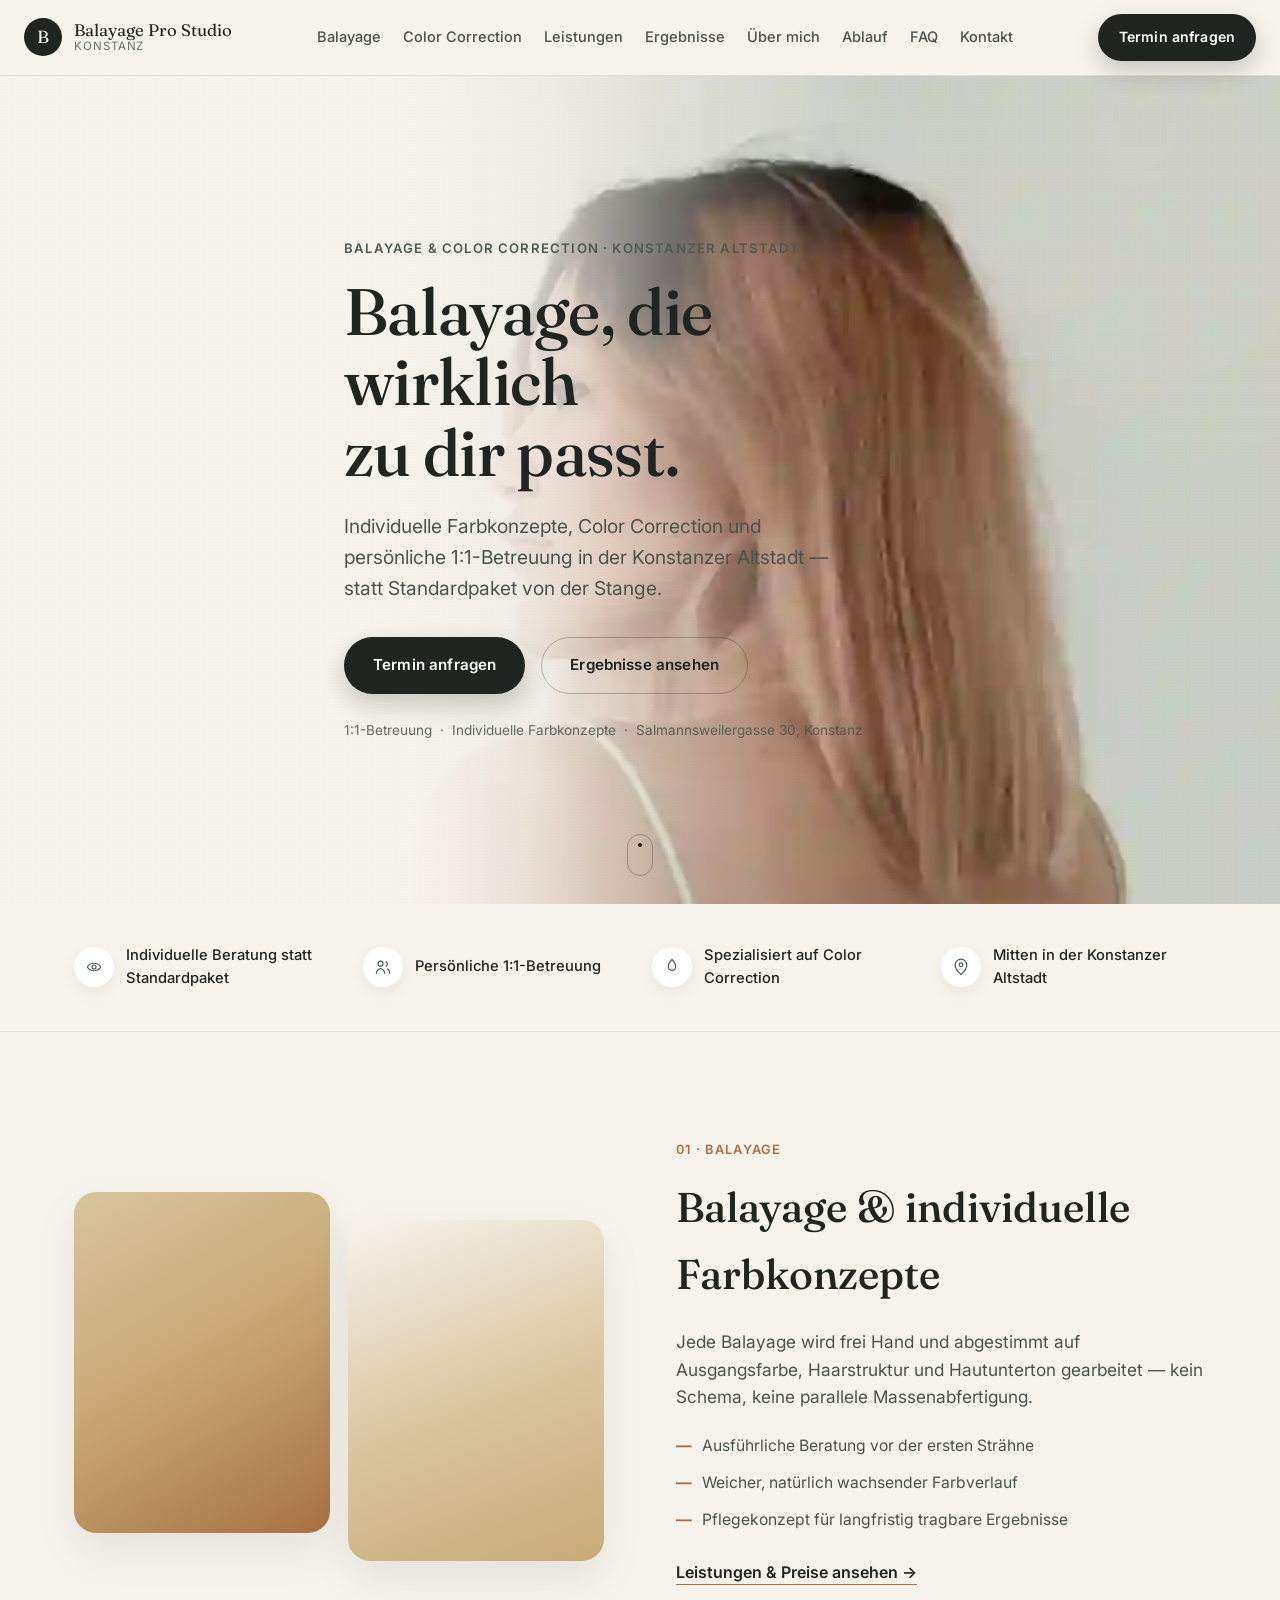
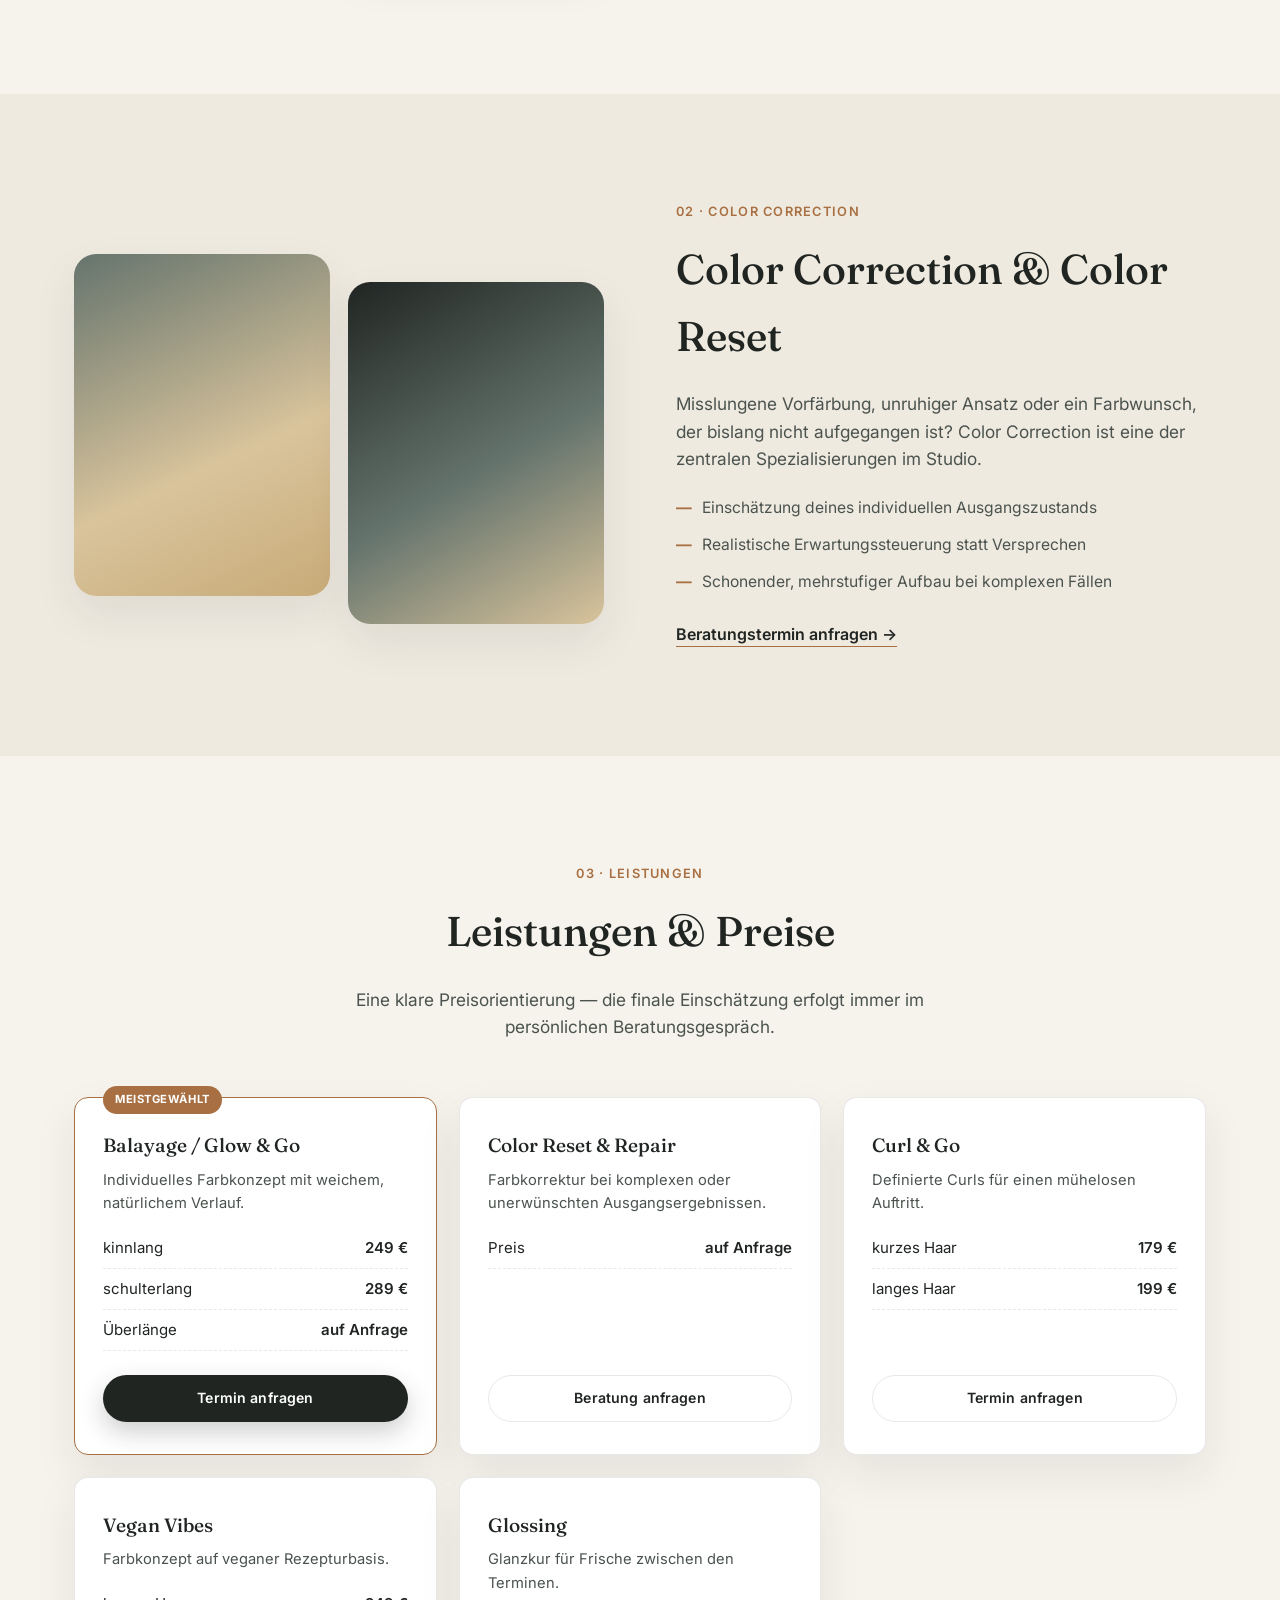
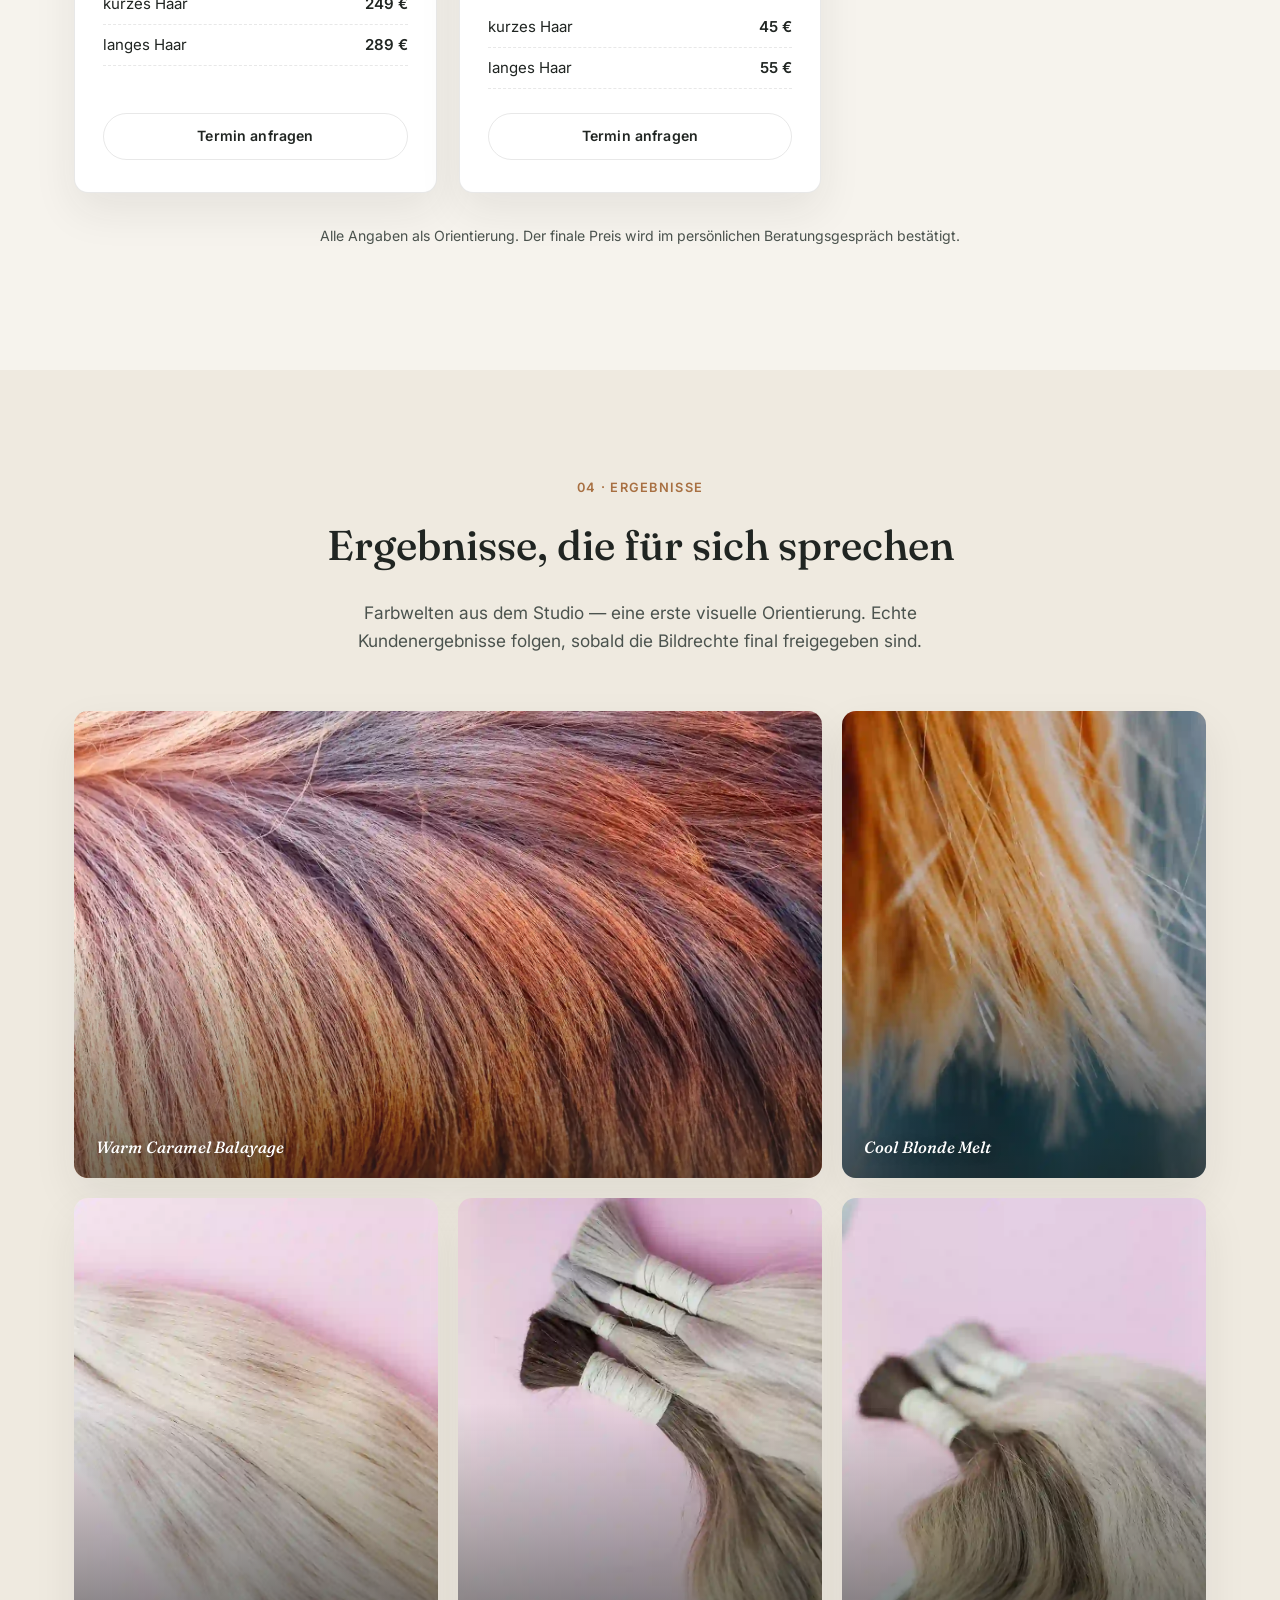
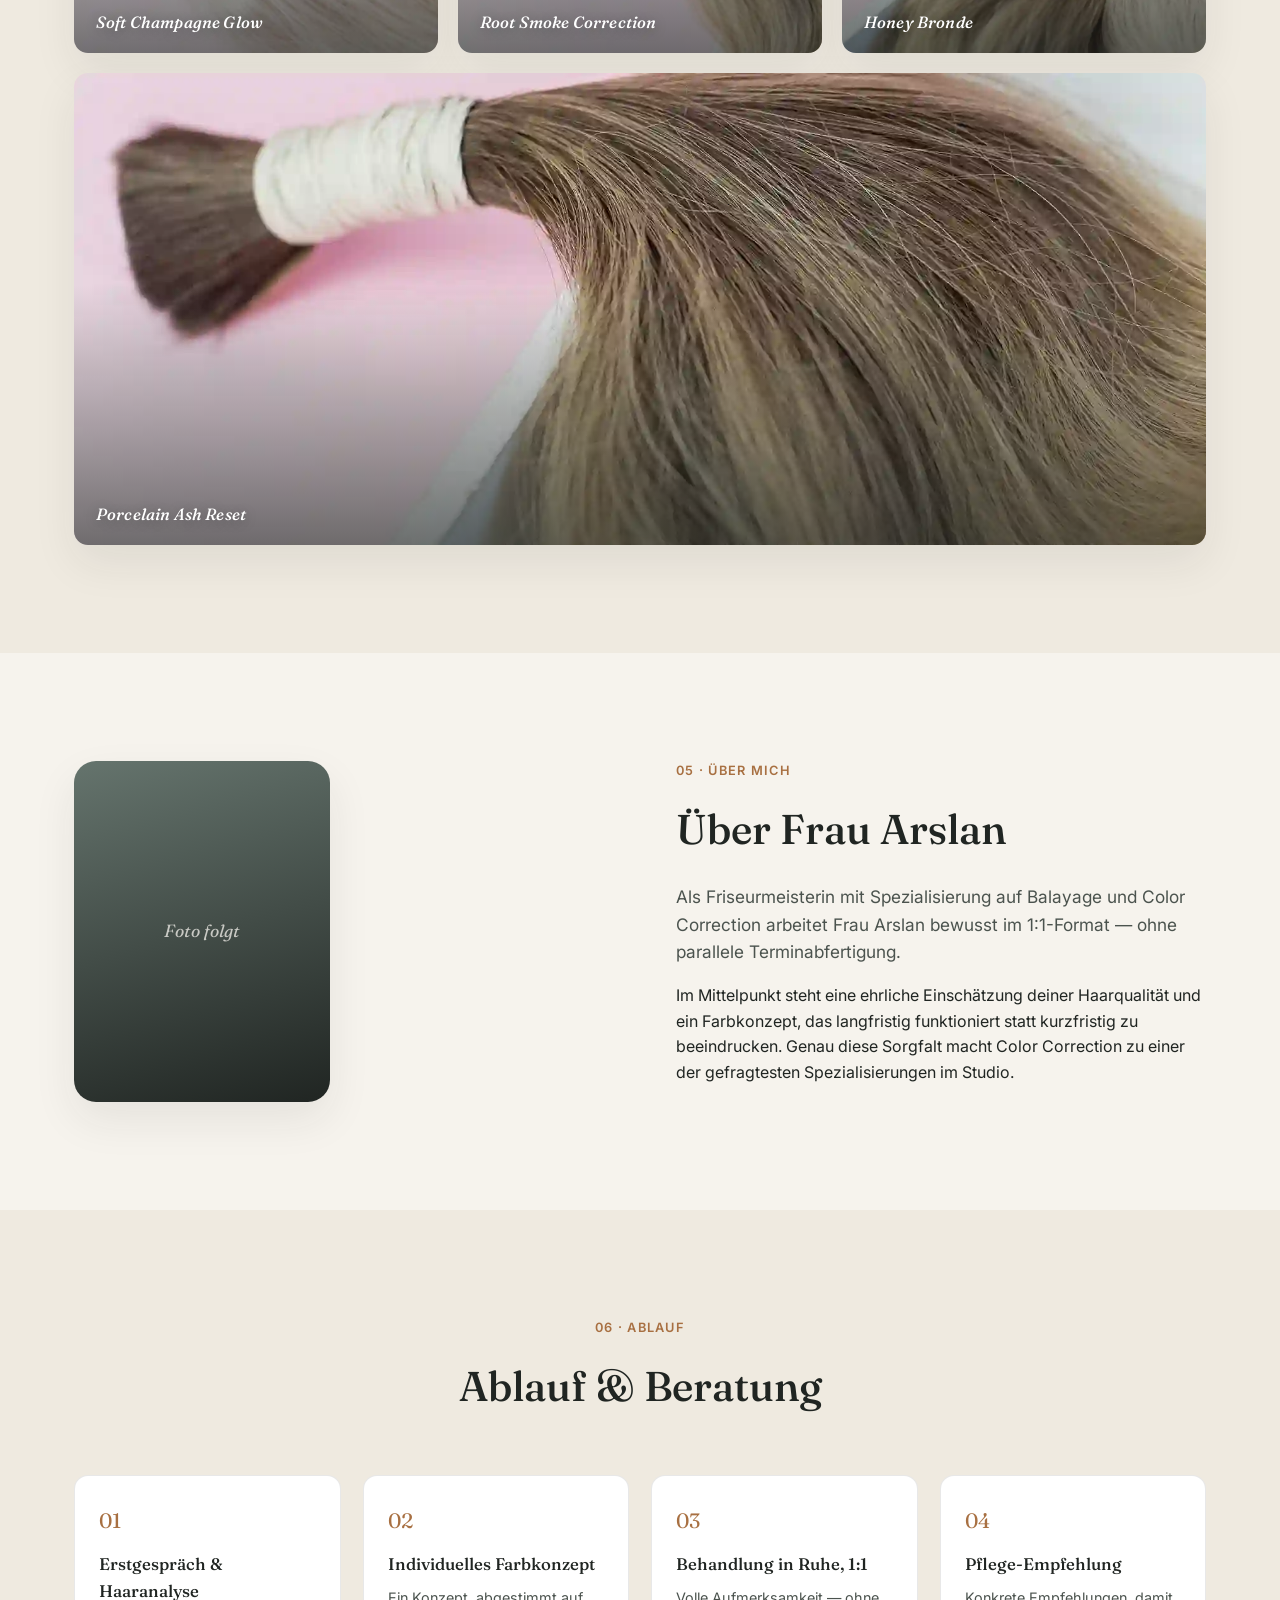
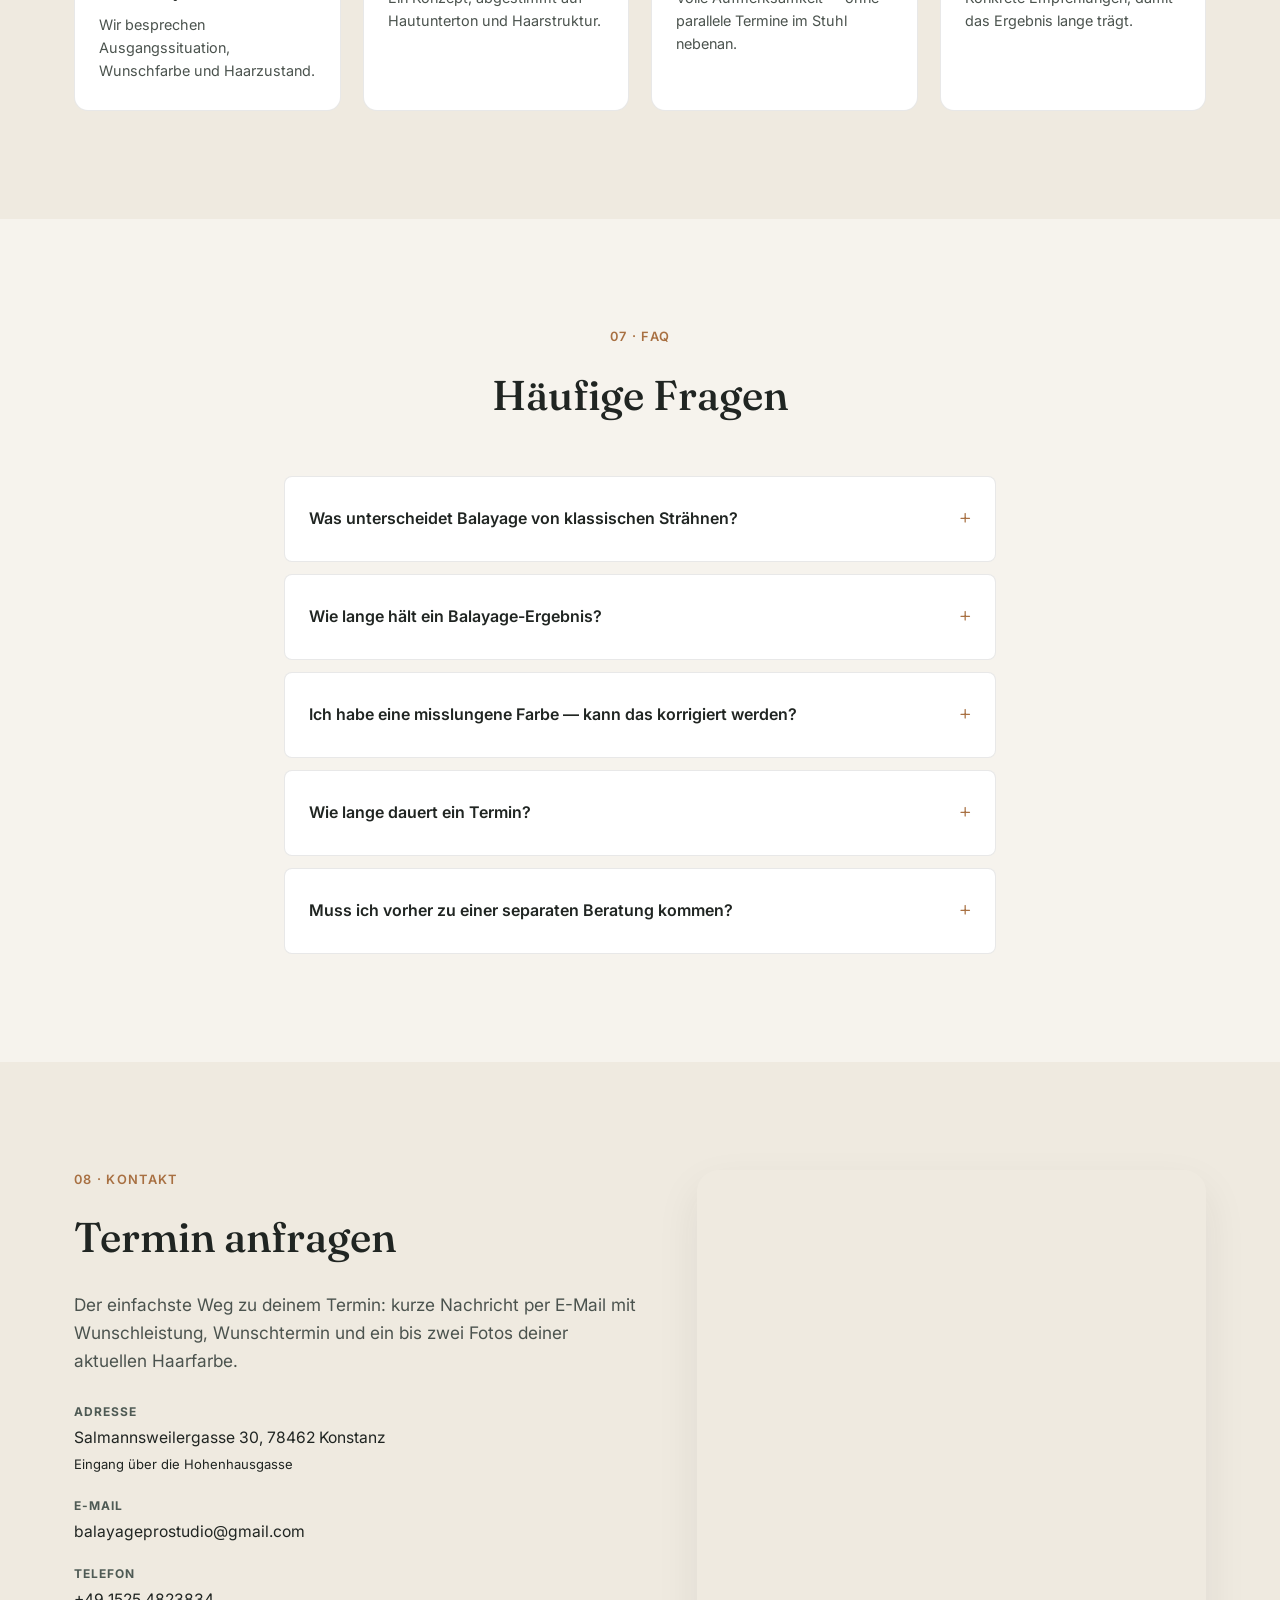
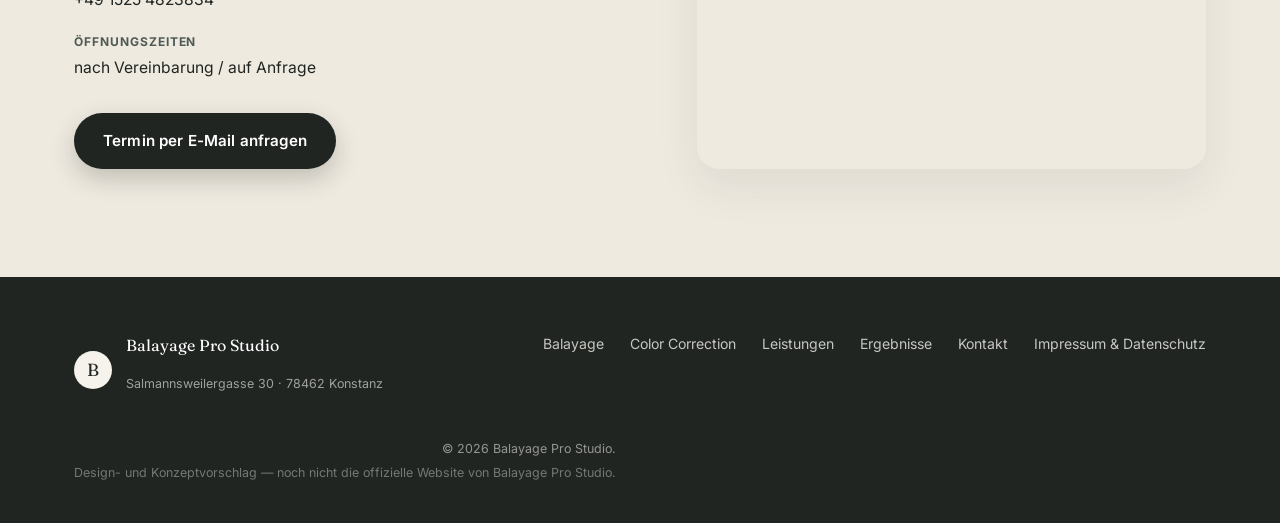
==== commit c7ac31a4: "Replace hero and portfolio placeholders with real stock photography Hero uses a Pexels editorial bal" ====
--- a/index.html
+++ b/index.html
@@ -65,17 +65,14 @@
 
   <!-- HERO -->
   <section class="hero" id="top">
-    <div class="hero-visual" aria-hidden="true">
+    <div class="hero-visual" aria-hidden="true" data-parallax="3">
+      <picture>
+        <source media="(max-width: 720px)" srcset="assets/img/hero-mobile.webp">
+        <source srcset="assets/img/hero.webp" type="image/webp">
+        <img class="hero-photo" src="assets/img/hero.jpg" alt="" loading="eager" fetchpriority="high">
+      </picture>
+      <span class="hero-scrim"></span>
       <span class="blob blob-a" data-parallax="6"></span>
-      <span class="blob blob-b" data-parallax="10"></span>
-      <span class="blob blob-c" data-parallax="4"></span>
-      <span class="hero-strands">
-        <span class="strand s1"></span>
-        <span class="strand s2"></span>
-        <span class="strand s3"></span>
-        <span class="strand s4"></span>
-        <span class="strand s5"></span>
-      </span>
       <span class="hero-grain"></span>
     </div>
 
@@ -244,27 +241,39 @@
 
       <div class="portfolio-grid">
         <figure class="portfolio-card">
-          <div class="portfolio-gradient grad-warm-caramel"></div>
+          <div class="portfolio-gradient">
+            <img src="assets/img/portfolio-1.webp" alt="Warmer Caramel-Balayage-Verlauf, Nahaufnahme" loading="lazy" width="1600" height="1000">
+          </div>
           <figcaption>Warm Caramel Balayage</figcaption>
         </figure>
         <figure class="portfolio-card">
-          <div class="portfolio-gradient grad-cool-blonde"></div>
+          <div class="portfolio-gradient">
+            <img src="assets/img/portfolio-3.webp" alt="Kühler Blond-Verlauf, Nahaufnahme" loading="lazy" width="900" height="1125">
+          </div>
           <figcaption>Cool Blonde Melt</figcaption>
         </figure>
         <figure class="portfolio-card">
-          <div class="portfolio-gradient grad-champagne-glow"></div>
+          <div class="portfolio-gradient">
+            <img src="assets/img/portfolio-2.webp" alt="Sanfter Champagne-Blond-Farbton, Nahaufnahme" loading="lazy" width="900" height="1125">
+          </div>
           <figcaption>Soft Champagne Glow</figcaption>
         </figure>
         <figure class="portfolio-card">
-          <div class="portfolio-gradient grad-root-smoke"></div>
+          <div class="portfolio-gradient">
+            <img src="assets/img/portfolio-4.webp" alt="Sanft auslaufender Ansatz, Farbverlauf-Nahaufnahme" loading="lazy" width="900" height="1125">
+          </div>
           <figcaption>Root Smoke Correction</figcaption>
         </figure>
         <figure class="portfolio-card">
-          <div class="portfolio-gradient grad-honey-bronde"></div>
+          <div class="portfolio-gradient">
+            <img src="assets/img/portfolio-5.webp" alt="Honigblonder Farbton, Nahaufnahme" loading="lazy" width="900" height="1125">
+          </div>
           <figcaption>Honey Bronde</figcaption>
         </figure>
         <figure class="portfolio-card">
-          <div class="portfolio-gradient grad-porcelain-ash"></div>
+          <div class="portfolio-gradient">
+            <img src="assets/img/portfolio-6.webp" alt="Heller, aschiger Farbverlauf, Nahaufnahme" loading="lazy" width="1800" height="750">
+          </div>
           <figcaption>Porcelain Ash Reset</figcaption>
         </figure>
       </div>
--- a/css/styles.css
+++ b/css/styles.css
@@ -266,45 +266,47 @@
   will-change: transform;
 }
 .blob-a {
-  width: 46vw; height: 46vw; max-width: 640px; max-height: 640px;
-  right: -12%; top: -14%;
+  width: 40vw; height: 40vw; max-width: 560px; max-height: 560px;
+  right: -14%; top: -16%;
   background: radial-gradient(circle at 35% 35%, var(--blonde), var(--champagne) 60%, transparent 75%);
-}
-.blob-b {
-  width: 34vw; height: 34vw; max-width: 480px; max-height: 480px;
-  right: 4%; bottom: -10%;
-  background: radial-gradient(circle at 40% 40%, var(--caramel), rgba(168, 112, 66, 0) 70%);
-  opacity: 0.4;
-}
-.blob-c {
-  width: 26vw; height: 26vw; max-width: 380px; max-height: 380px;
-  right: 30%; top: 30%;
-  background: radial-gradient(circle at 50% 50%, var(--sage), rgba(101, 116, 109, 0) 72%);
-  opacity: 0.28;
-}
-.hero-strands {
-  position: absolute;
-  right: 6%;
-  top: 8%;
-  bottom: 8%;
-  width: 44%;
-  min-width: 260px;
-}
-.strand {
-  position: absolute;
-  top: 0;
-  bottom: 0;
-  width: 15%;
-  border-radius: 999px;
-  background: linear-gradient(180deg, var(--blonde) 0%, var(--champagne) 45%, var(--caramel) 100%);
-  opacity: 0.5;
-  transform-origin: top center;
-}
-.strand.s1 { left: 2%;  width: 11%; height: 88%; opacity: 0.28; filter: blur(1px); transform: rotate(-3deg); }
-.strand.s2 { left: 21%; width: 17%; height: 100%; opacity: 0.52; transform: rotate(2deg); }
-.strand.s3 { left: 42%; width: 9%;  height: 82%; opacity: 0.36; filter: blur(0.5px); transform: rotate(-5deg); }
-.strand.s4 { left: 60%; width: 19%; height: 97%; opacity: 0.54; transform: rotate(3deg); }
-.strand.s5 { left: 83%; width: 13%; height: 78%; opacity: 0.26; filter: blur(1px); transform: rotate(-2deg); }
+  opacity: 0.22;
+  mix-blend-mode: soft-light;
+}
+
+.hero-visual picture,
+.hero-photo {
+  position: absolute;
+  inset: 0;
+  width: 100%;
+  height: 100%;
+}
+.hero-photo {
+  object-fit: cover;
+  object-position: 78% 32%;
+}
+.hero-scrim {
+  position: absolute;
+  inset: 0;
+  background: linear-gradient(90deg,
+    var(--porcelain) 0%,
+    var(--porcelain) 30%,
+    rgba(246, 243, 237, 0.82) 42%,
+    rgba(246, 243, 237, 0.3) 56%,
+    rgba(246, 243, 237, 0) 68%
+  );
+}
+@media (max-width: 720px) {
+  .hero-scrim {
+    background: linear-gradient(90deg,
+      var(--porcelain) 0%,
+      var(--porcelain) 8%,
+      rgba(246, 243, 237, 0.9) 40%,
+      rgba(246, 243, 237, 0.55) 58%,
+      rgba(246, 243, 237, 0.15) 78%
+    );
+  }
+  .hero-photo { object-position: 82% 26%; }
+}
 
 .hero-grain {
   position: absolute;
@@ -574,16 +576,24 @@
   position: relative;
   aspect-ratio: 4 / 5;
   height: 100%;
+  overflow: hidden;
   transition: transform 0.6s var(--ease);
 }
-.portfolio-card:nth-child(1) .portfolio-gradient { aspect-ratio: 16 / 11; }
-.portfolio-card:nth-child(6) .portfolio-gradient { aspect-ratio: 21 / 7; }
+.portfolio-gradient img {
+  position: absolute;
+  inset: 0;
+  width: 100%;
+  height: 100%;
+  object-fit: cover;
+}
+.portfolio-card:nth-child(1) .portfolio-gradient { aspect-ratio: 8 / 5; }
+.portfolio-card:nth-child(6) .portfolio-gradient { aspect-ratio: 12 / 5; }
 .portfolio-gradient::before {
   content: "";
   position: absolute; inset: 0;
   background-image: radial-gradient(rgba(255,255,255,0.5) 1px, transparent 1px);
   background-size: 5px 5px;
-  opacity: 0.25;
+  opacity: 0.12;
   mix-blend-mode: overlay;
 }
 .portfolio-gradient::after {
@@ -591,12 +601,6 @@
   position: absolute; inset: 0;
   background: linear-gradient(180deg, rgba(32,37,34,0) 45%, rgba(32,37,34,0.62) 100%);
 }
-.grad-warm-caramel { background: linear-gradient(155deg, var(--blonde) 0%, var(--champagne) 45%, var(--caramel) 100%); }
-.grad-cool-blonde { background: linear-gradient(155deg, #EDE7D8 0%, #B9C4BC 55%, var(--sage) 100%); }
-.grad-champagne-glow { background: linear-gradient(155deg, var(--porcelain) 0%, var(--blonde) 60%, var(--champagne) 100%); }
-.grad-root-smoke { background: linear-gradient(155deg, var(--charcoal) 0%, var(--sage) 60%, var(--blonde) 100%); }
-.grad-honey-bronde { background: linear-gradient(155deg, var(--champagne) 0%, var(--caramel) 65%, var(--charcoal) 100%); }
-.grad-porcelain-ash { background: linear-gradient(155deg, var(--white) 0%, #C9CEC7 55%, var(--sage-dark) 100%); }
 .portfolio-card figcaption {
   position: absolute;
   left: 0; right: 0; bottom: 0;
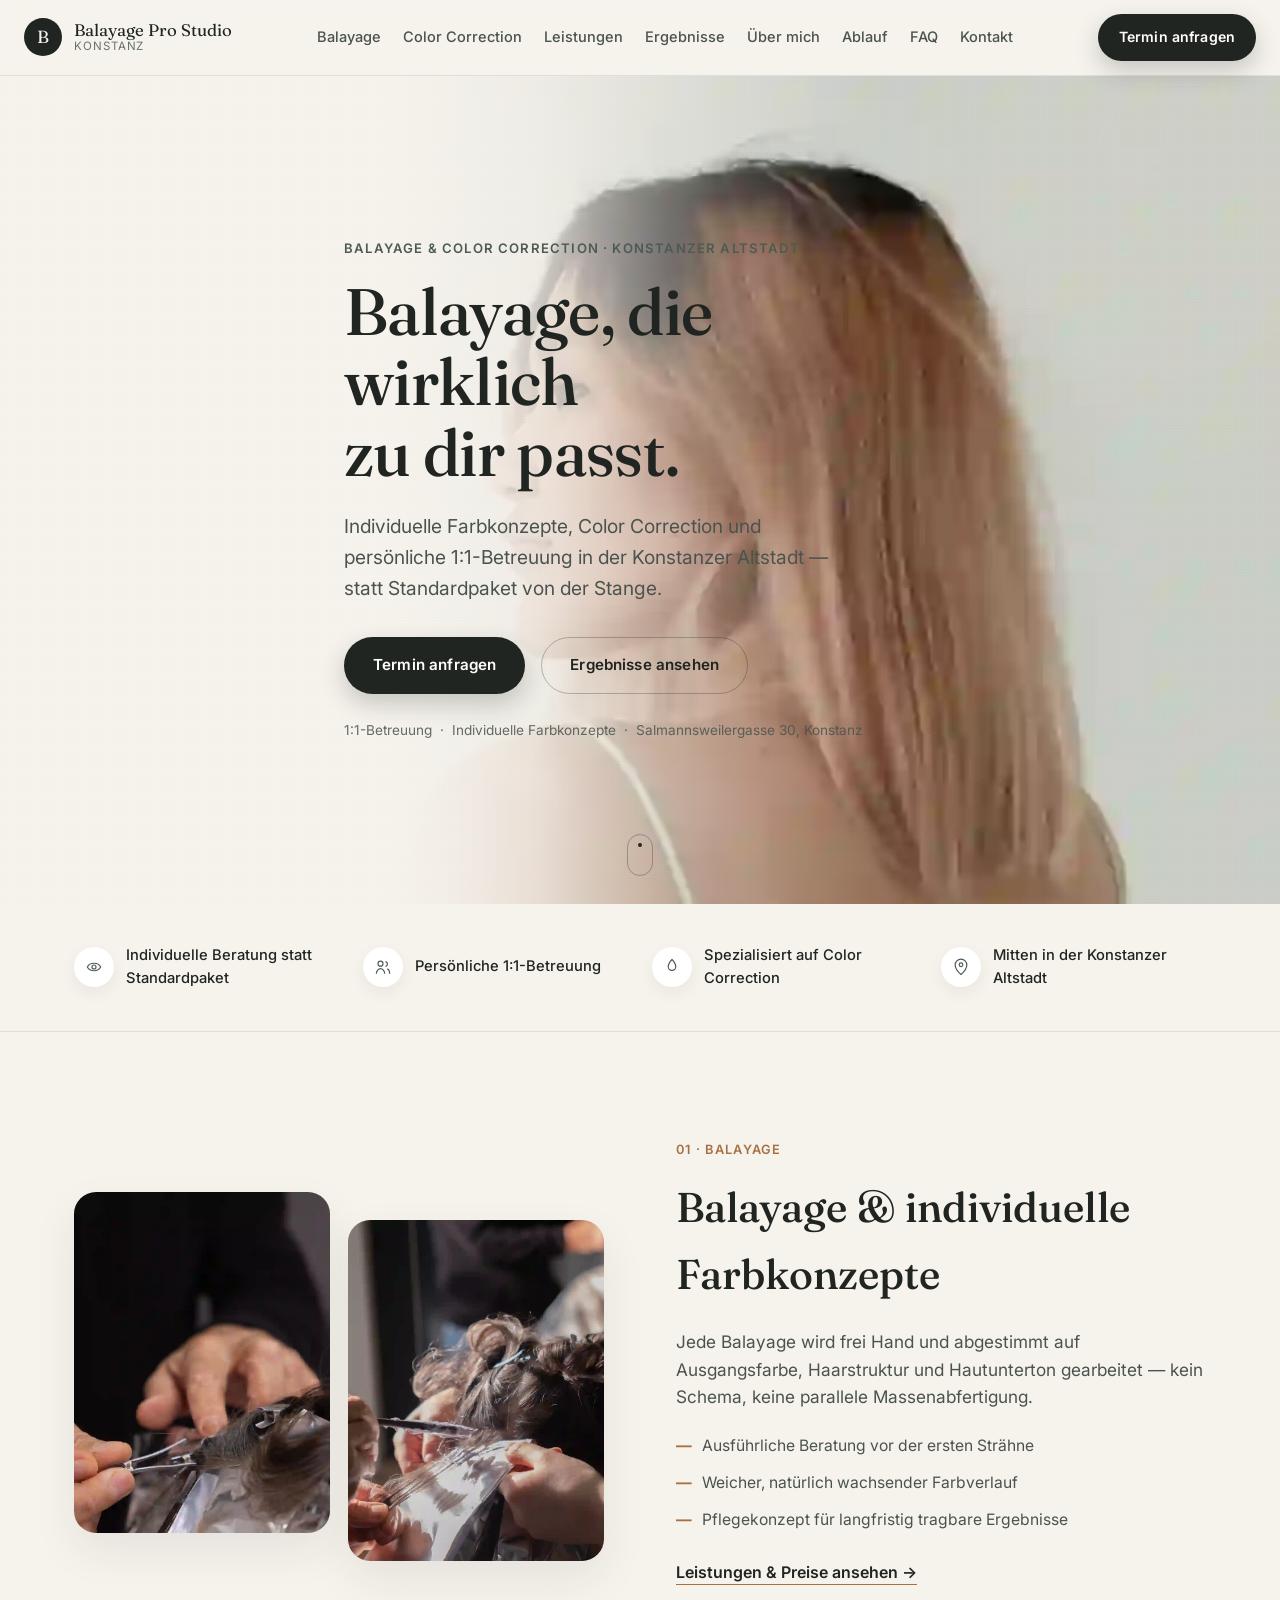
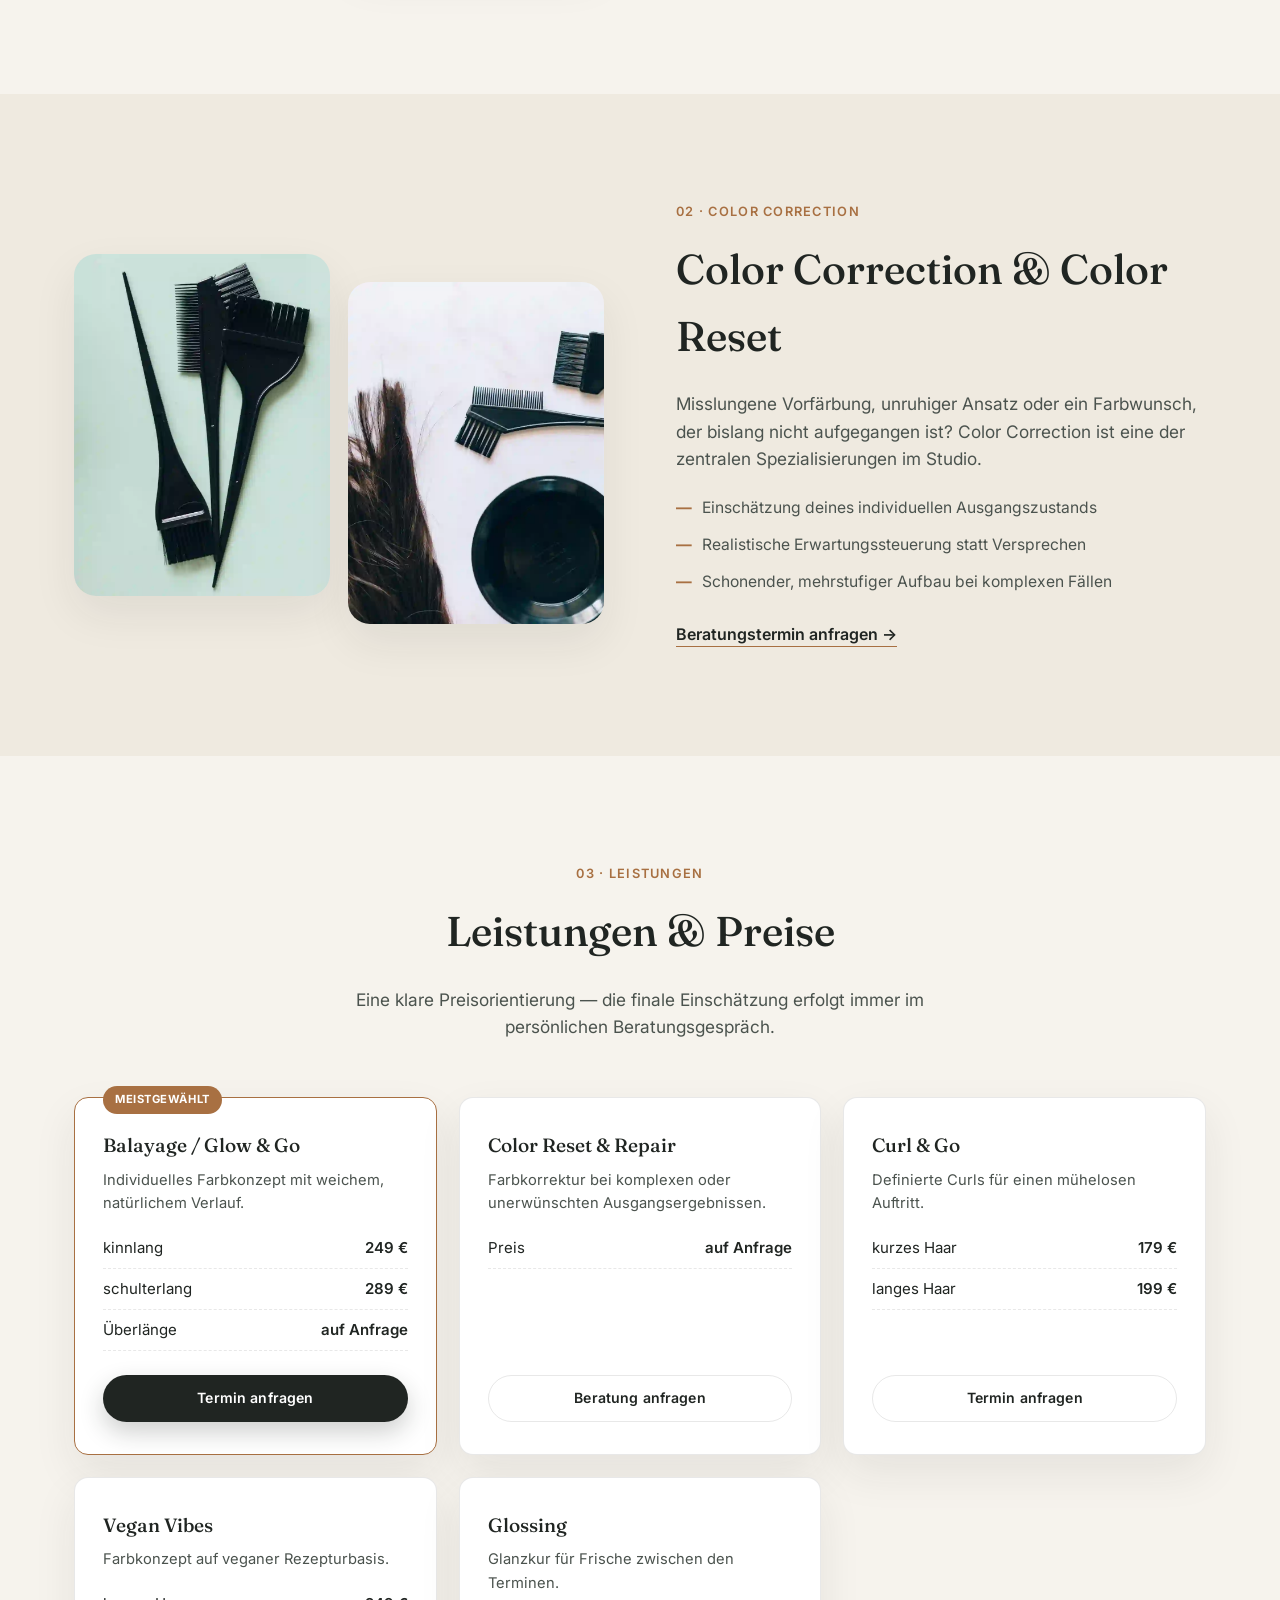
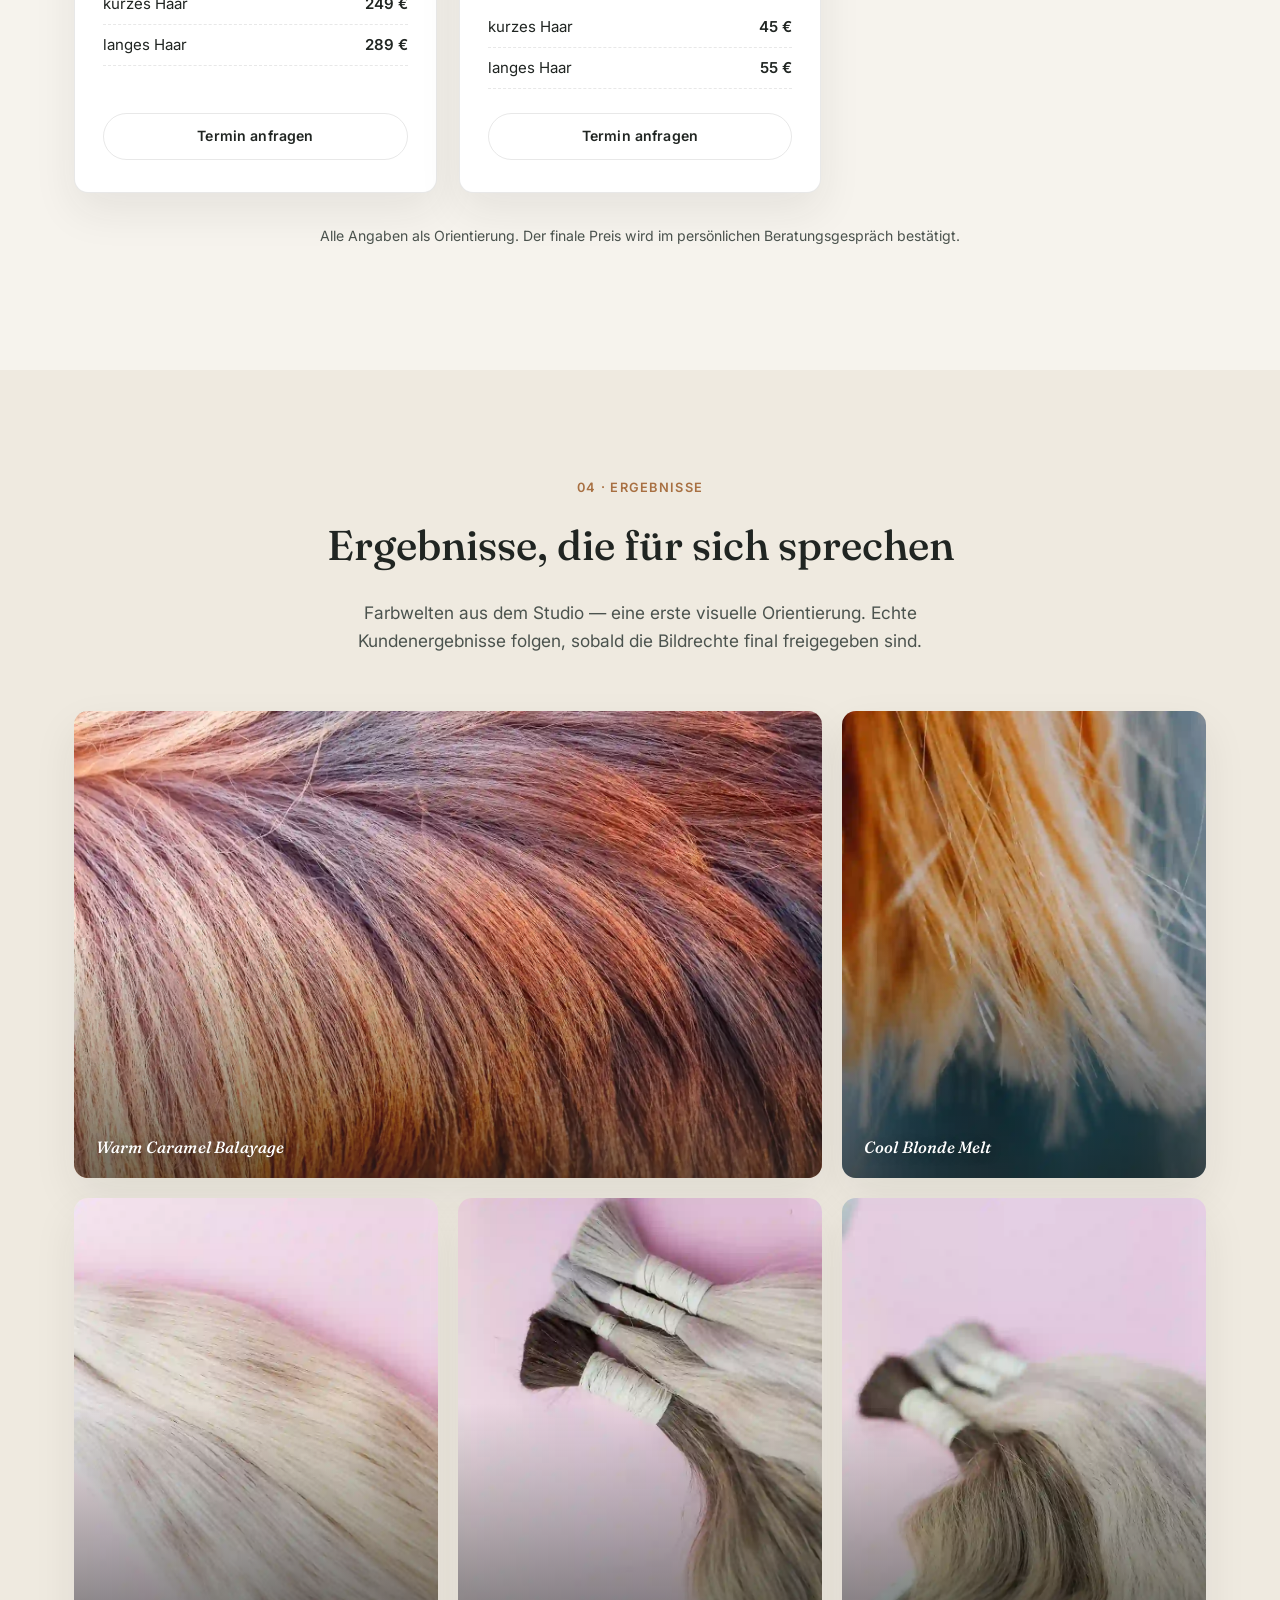
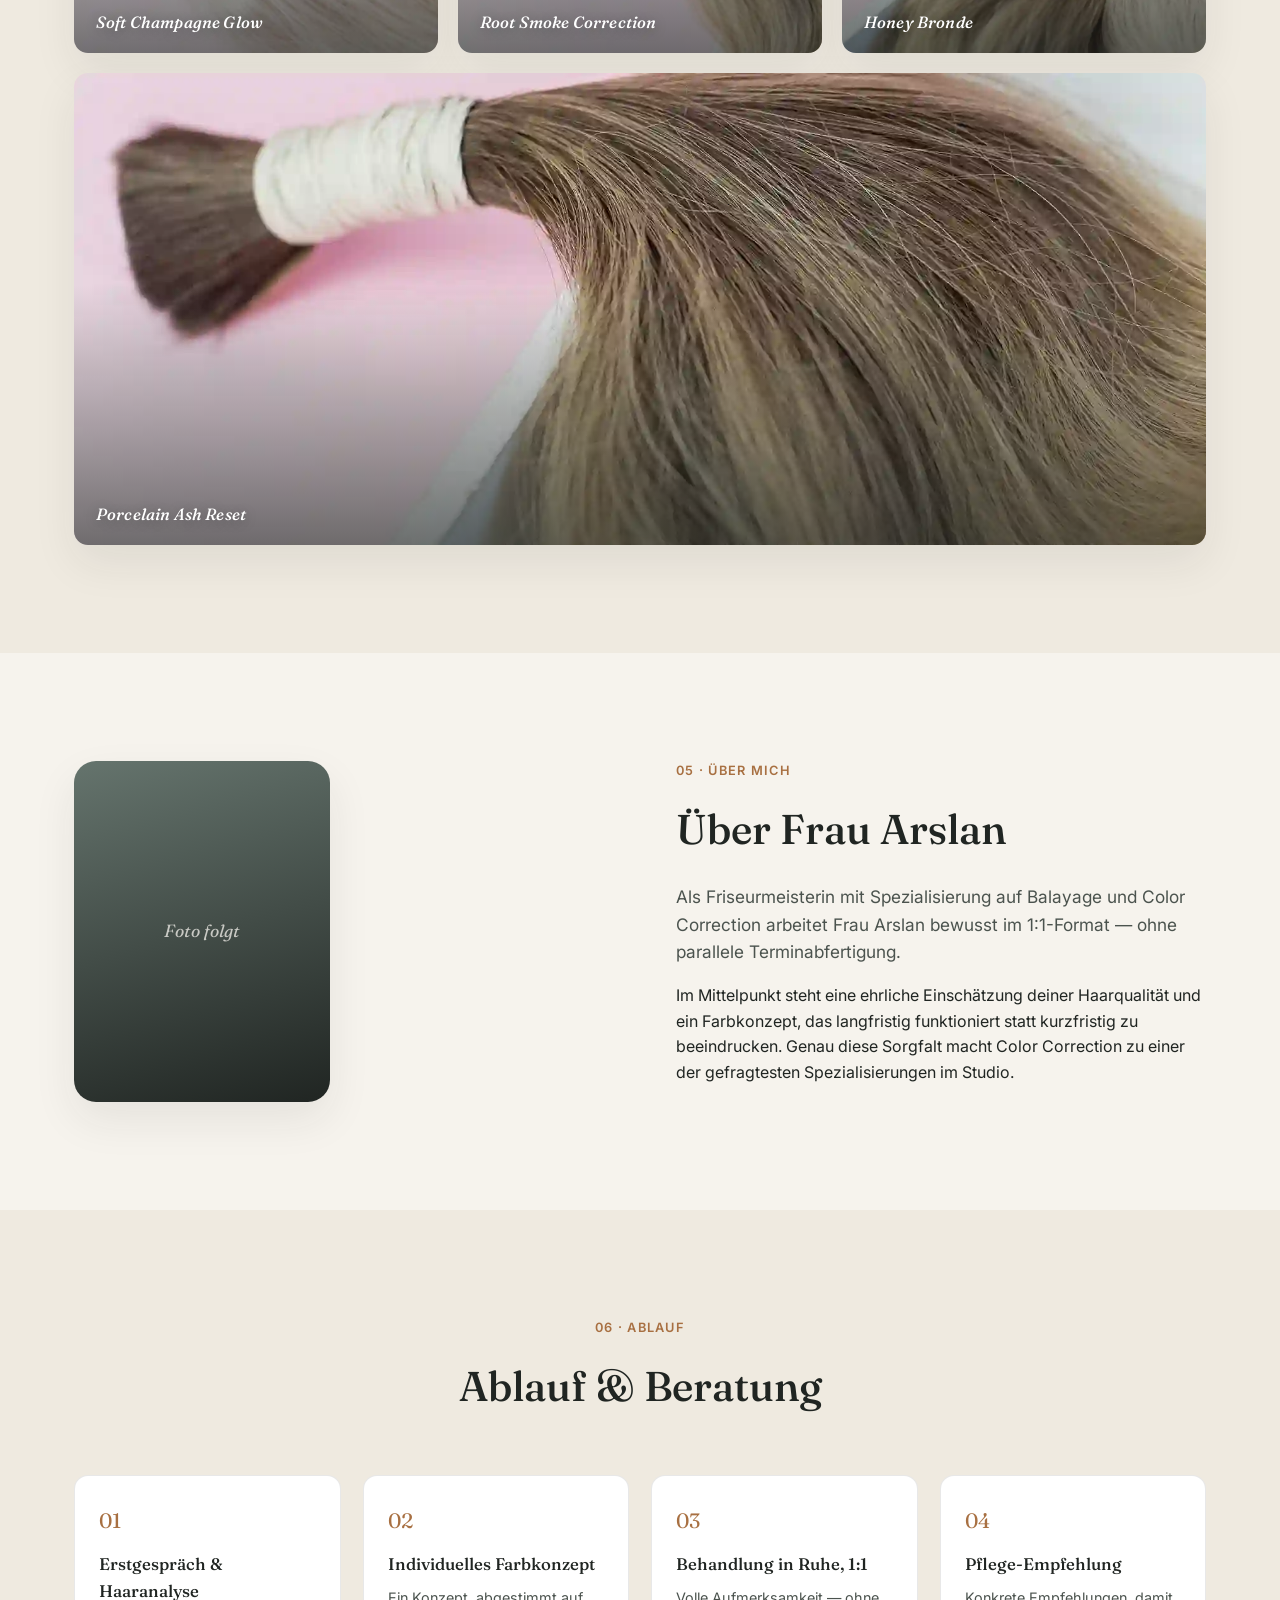
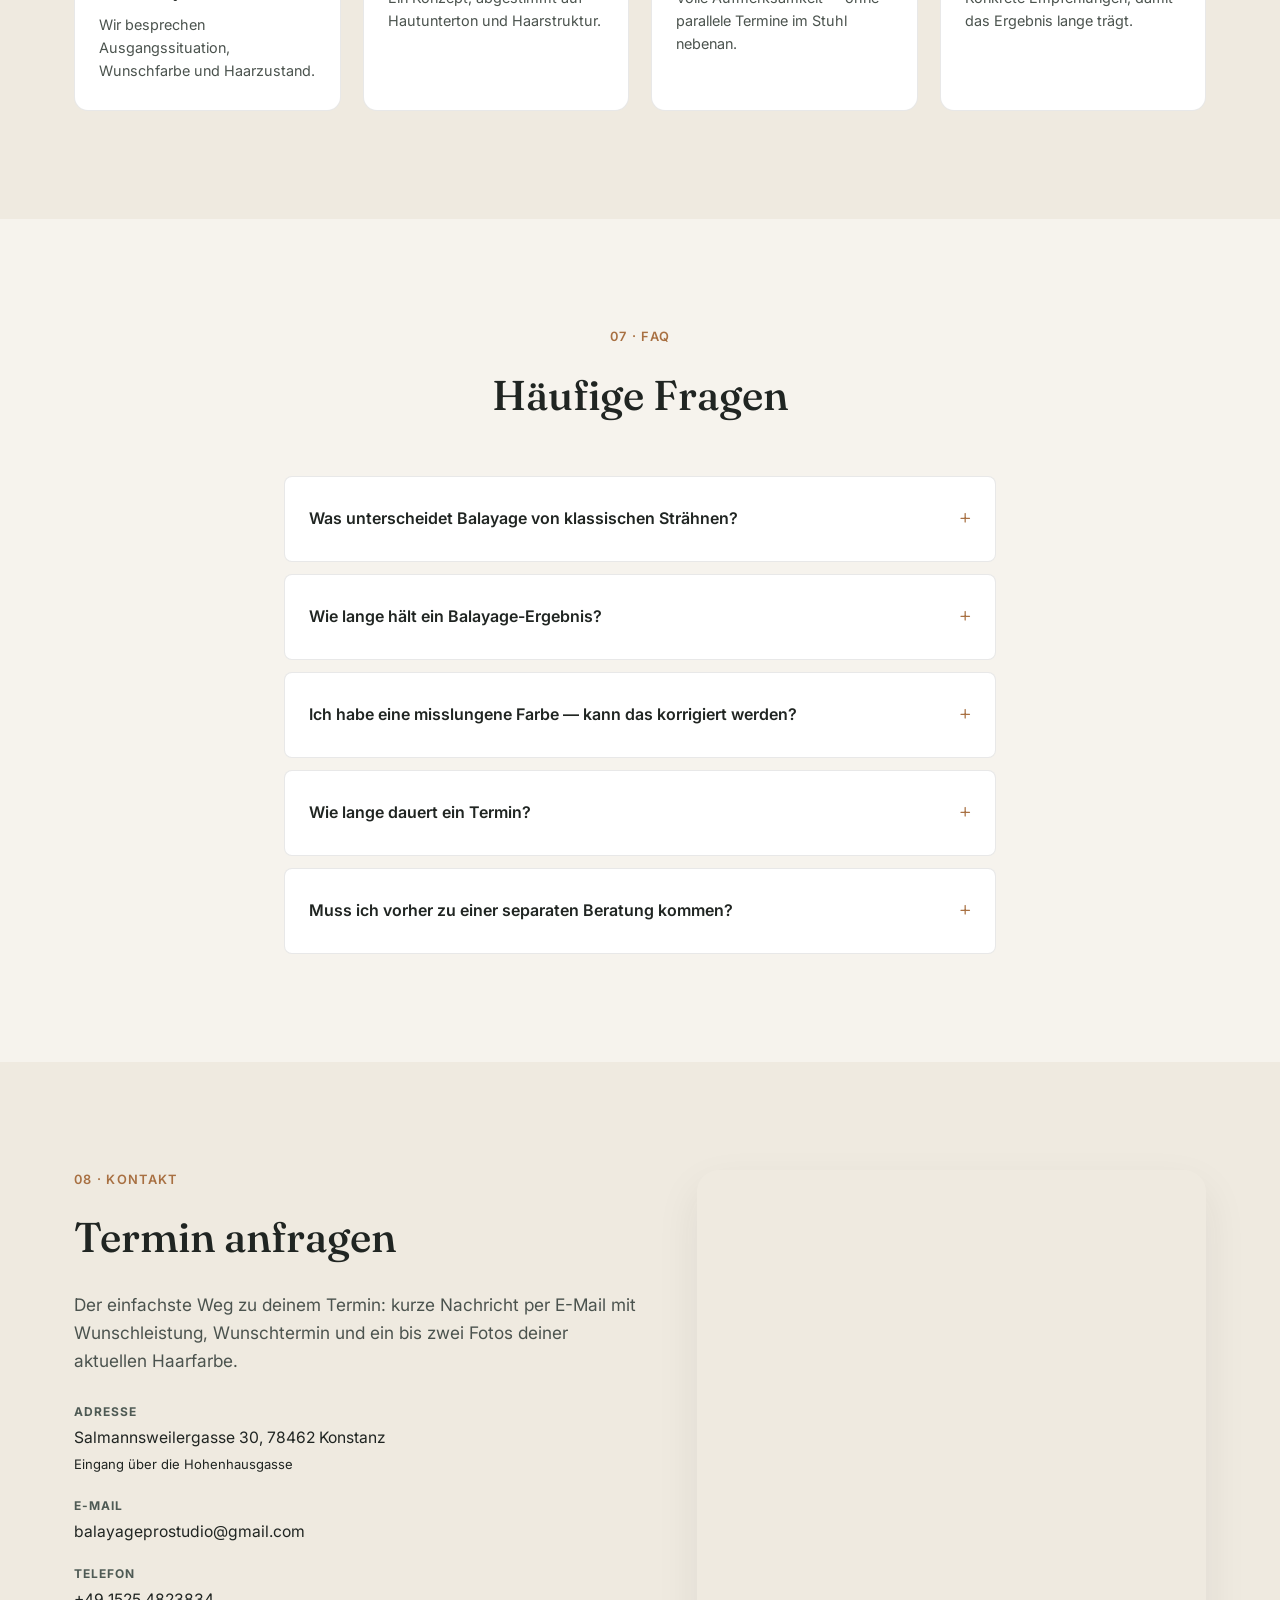
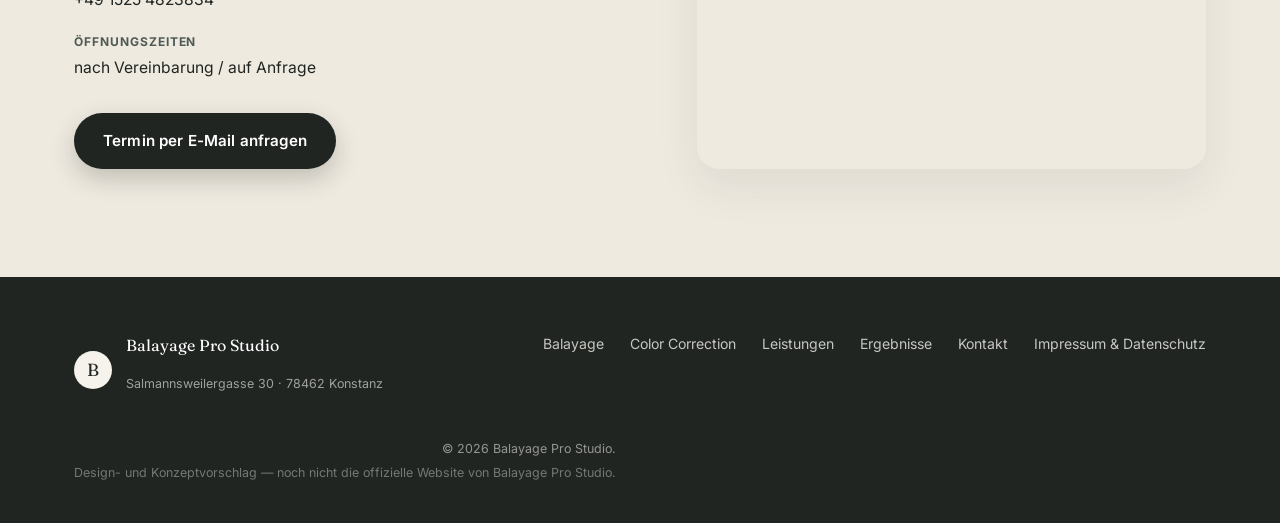
==== commit 9fe56038: "Replace remaining swatch-card gradients with real salon photos Balayage section now shows authentic " ====
--- a/index.html
+++ b/index.html
@@ -125,10 +125,14 @@
     <div class="container split-grid">
       <div class="split-media" aria-hidden="true">
         <div class="swatch-card sc-1">
-          <div class="swatch-gradient grad-caramel"></div>
+          <div class="swatch-gradient">
+            <img src="assets/img/swatch-1.webp" alt="" loading="lazy" width="900" height="1200">
+          </div>
         </div>
         <div class="swatch-card sc-2">
-          <div class="swatch-gradient grad-blonde"></div>
+          <div class="swatch-gradient">
+            <img src="assets/img/swatch-2.webp" alt="" loading="lazy" width="900" height="1200">
+          </div>
         </div>
       </div>
       <div class="split-copy">
@@ -161,10 +165,14 @@
       </div>
       <div class="split-media" aria-hidden="true">
         <div class="swatch-card sc-3">
-          <div class="swatch-gradient grad-correction"></div>
+          <div class="swatch-gradient">
+            <img src="assets/img/swatch-3.webp" alt="" loading="lazy" width="900" height="1200">
+          </div>
         </div>
         <div class="swatch-card sc-4">
-          <div class="swatch-gradient grad-sage"></div>
+          <div class="swatch-gradient">
+            <img src="assets/img/swatch-4.webp" alt="" loading="lazy" width="900" height="1200">
+          </div>
         </div>
       </div>
     </div>
--- a/css/styles.css
+++ b/css/styles.css
@@ -484,10 +484,11 @@
 .sc-2, .sc-4 { transform: translateY(28px); }
 .sc-2:hover, .sc-4:hover { transform: translateY(22px); }
 .swatch-gradient { width: 100%; height: 100%; }
-.grad-caramel { background: linear-gradient(150deg, var(--blonde) 0%, var(--champagne) 45%, var(--caramel) 100%); }
-.grad-blonde { background: linear-gradient(160deg, var(--porcelain) 0%, var(--blonde) 55%, var(--champagne) 100%); }
-.grad-correction { background: linear-gradient(155deg, var(--sage) 0%, var(--blonde) 60%, var(--champagne) 100%); }
-.grad-sage { background: linear-gradient(150deg, var(--charcoal) 0%, var(--sage) 55%, var(--blonde) 100%); }
+.swatch-gradient img {
+  width: 100%;
+  height: 100%;
+  object-fit: cover;
+}
 
 @media (max-width: 900px) {
   .split-grid { grid-template-columns: 1fr; gap: 40px; }
